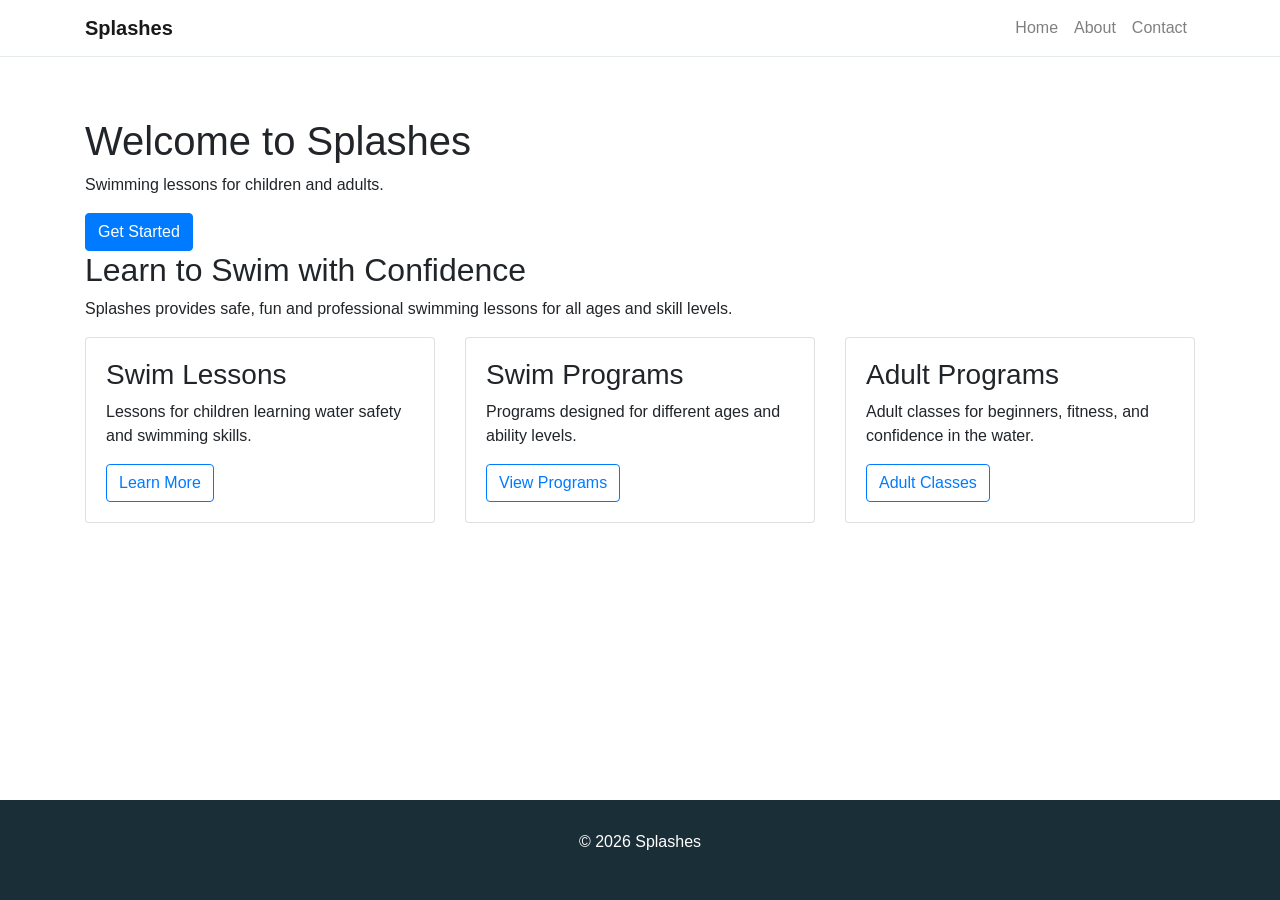
==== index.html @ 48b9f8b6 "built home page content" ====
<!DOCTYPE html>
<html lang="en">
<head>
    <meta charset="UTF-8">
    <meta name="viewport" content="width=device-width, initial-scale=1.0">
    <title>Splashes</title>

    <link rel="stylesheet" href="https://cdn.jsdelivr.net/npm/bootstrap@4.6.2/dist/css/bootstrap.min.css">
    <link rel="stylesheet" href="css/styles.css">

    <script src="https://ajax.googleapis.com/ajax/libs/jquery/3.7.1/jquery.min.js"></script>
    <script src="js/script.js" defer></script>
</head>

<body>

<header>
    <nav class="navbar navbar-expand-lg navbar-light">
        <div class="container">
            <a class="navbar-brand" href="index.html">
                Splashes
            </a>
            <button class="navbar-toggler"
                    type="button"
                    data-toggle="collapse"
                    data-target="#mainNav">
                <span class="navbar-toggler-icon"></span>
            </button>
            <div class="collapse navbar-collapse" id="mainNav">
                <ul class="navbar-nav ml-auto">
                    <li class="nav-item">
                        <a class="nav-link" href="index.html">Home</a>
                    </li>
                    <li class="nav-item">
                        <a class="nav-link" href="about.html">About</a>
                    </li>
                    <li class="nav-item">
                        <a class="nav-link" href="contact.html">Contact</a>
                    </li>
                </ul>
            </div>
        </div>
    </nav>
</header>

<main>
    <section class="hero">
        <div class="container">
            <h1>Welcome to Splashes</h1>
            <p>Swimming lessons for children and adults.</p>
            <a href="contact.html" class="btn btn-primary">Get Started</a>
        </div>
    </section>
    <section class="container intro">
        <h2>Learn to Swim with Confidence</h2>
        <p>Splashes provides safe, fun and professional swimming lessons for all ages and skill levels.</p>
    </section>
    <section class="container programs">
        <div class="row">
            <div class="col-md-4">
                <div class="card">
                    <div class="card-body">
                        <h3>Swim Lessons</h3>
                        <p>Lessons for children learning water safety and swimming skills.</p>
                        <a href="swimlessons.html" class="btn btn-outline-primary">Learn More</a>
                    </div>
                </div>
            </div>
            <div class="col-md-4">
                <div class="card">
                    <div class="card-body">
                        <h3>Swim Programs</h3>
                        <p>Programs designed for different ages and ability levels.</p>
                        <a href="swimprograms.html" class="btn btn-outline-primary">View Programs</a>
                    </div>
                </div>
            </div>
            <div class="col-md-4">
                <div class="card">
                    <div class="card-body">
                        <h3>Adult Programs</h3>
                        <p>Adult classes for beginners, fitness, and confidence in the water.</p>
                        <a href="adultprograms.html" class="btn btn-outline-primary">Adult Classes</a>
                    </div>
                </div>
            </div>
        </div>
    </section>
</main>

<footer>
    <div class="container">
        <p>&copy; 2026 Splashes</p>
    </div>
</footer>

<script src="https://cdn.jsdelivr.net/npm/bootstrap@4.6.2/dist/js/bootstrap.bundle.min.js"></script>
</body>
</html>
---- css/styles.css ----
*{
    margin:0;
    padding:0;
    box-sizing:border-box;
}

:root{
    --dark-blue:#1A2E38;
    --bright-blue:#03B1F4;
    --light-gray:#E4EAEA;
}

html, body{
    height:100%;
}

body{
    font-family: Arial, sans-serif;
    display:flex;
    flex-direction:column;
}

header{
    border-bottom: 1px solid var(--light-gray);
}

.navbar-brand{
    font-weight:600;
}

main{
    flex:1;
    min-height:70vh;
    padding:60px 0;
}

footer{
    background:var(--dark-blue);
    color:white;
    text-align:center;
    padding:30px;
}
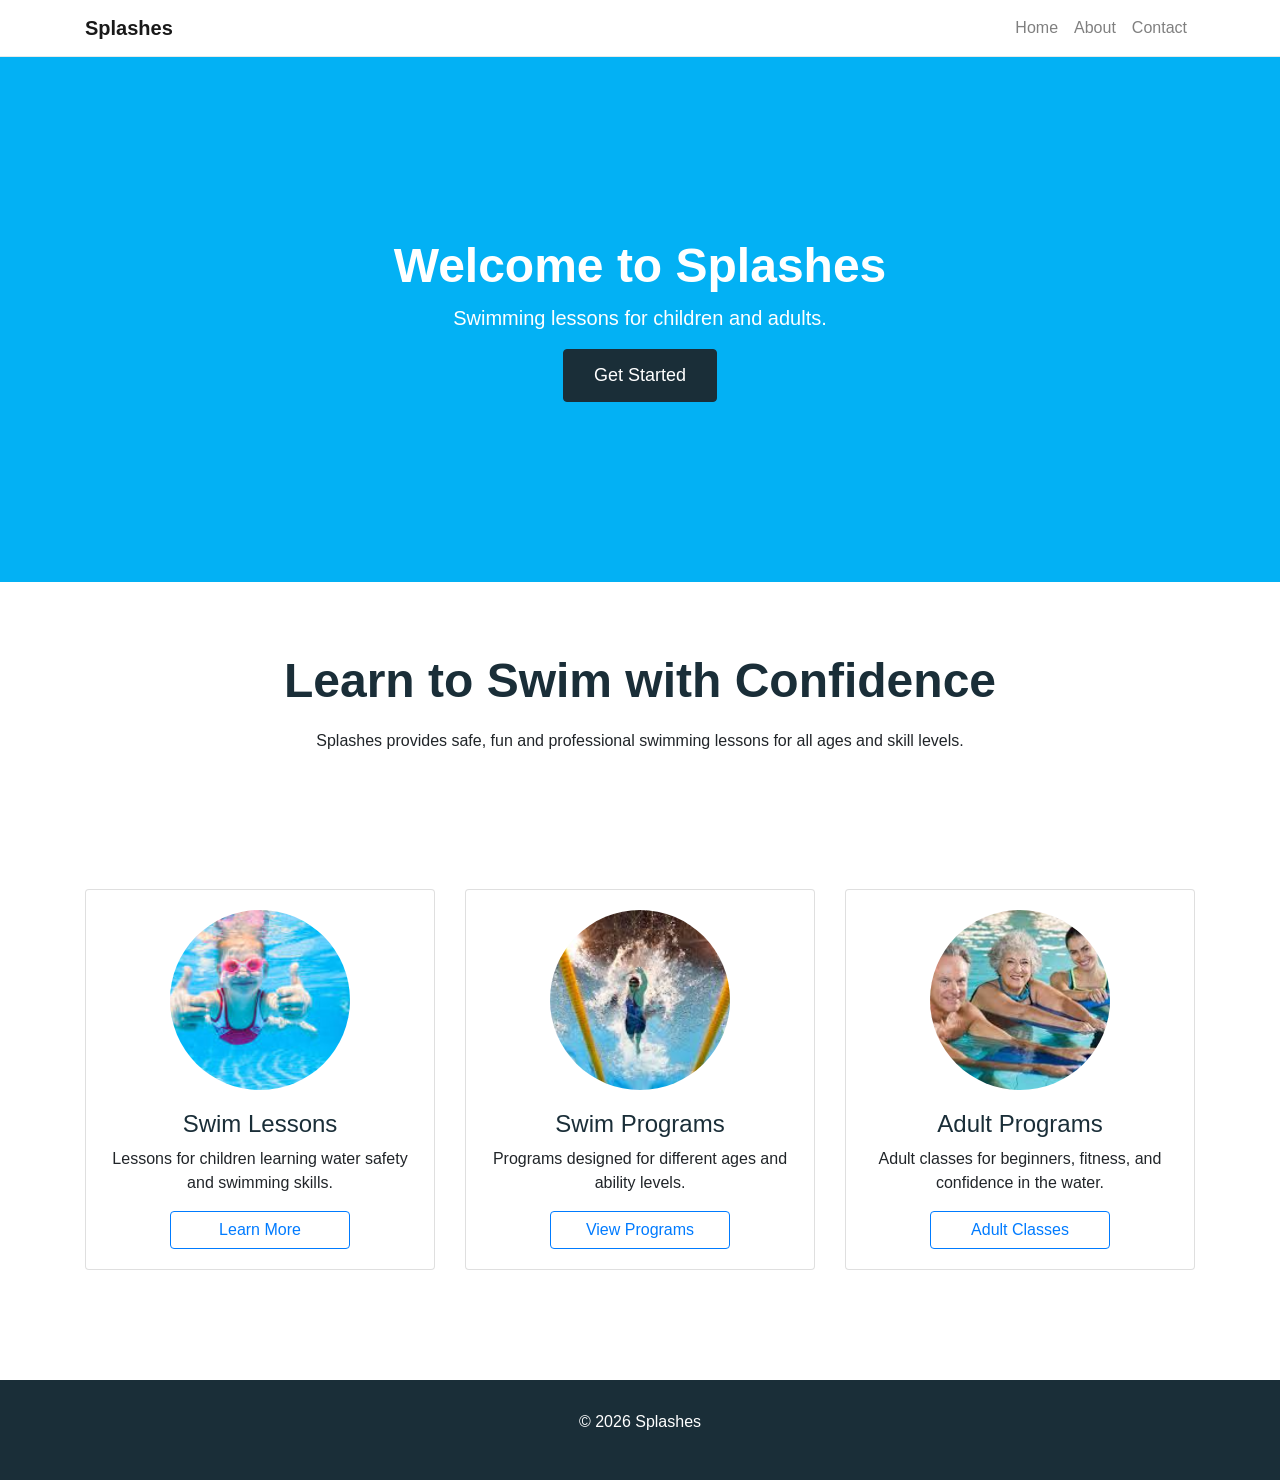
==== commit 5161c3cd: "Enhance home page layout with program cards and images" ====
--- a/index.html
+++ b/index.html
@@ -60,6 +60,9 @@
             <div class="col-md-4">
                 <div class="card">
                     <div class="card-body">
+                        <img src="images/swim-lessons.jpg"
+                             alt="Swim Lessons"
+                             class="program-img">
                         <h3>Swim Lessons</h3>
                         <p>Lessons for children learning water safety and swimming skills.</p>
                         <a href="swimlessons.html" class="btn btn-outline-primary">Learn More</a>
@@ -69,6 +72,9 @@
             <div class="col-md-4">
                 <div class="card">
                     <div class="card-body">
+                        <img src="images/swim-programs.jpg"
+                             alt="Swim Programs"
+                             class="program-img">
                         <h3>Swim Programs</h3>
                         <p>Programs designed for different ages and ability levels.</p>
                         <a href="swimprograms.html" class="btn btn-outline-primary">View Programs</a>
@@ -78,6 +84,9 @@
             <div class="col-md-4">
                 <div class="card">
                     <div class="card-body">
+                        <img src="images/adult-programs.jpg"
+                             alt="Adult Programs"
+                             class="program-img">
                         <h3>Adult Programs</h3>
                         <p>Adult classes for beginners, fitness, and confidence in the water.</p>
                         <a href="adultprograms.html" class="btn btn-outline-primary">Adult Classes</a>
--- a/css/styles.css
+++ b/css/styles.css
@@ -30,8 +30,7 @@
 
 main{
     flex:1;
-    min-height:70vh;
-    padding:60px 0;
+    padding:0;
 }
 
 footer{
@@ -40,3 +39,74 @@
     text-align:center;
     padding:30px;
 }
+ 
+.hero{
+    background:var(--bright-blue);
+    color:white;
+    text-align:center;
+    padding:180px 20px;
+}
+
+.hero h1{
+    font-size:48px;
+    font-weight:bold;
+}
+
+.hero p{
+    font-size:20px;
+    margin-top:20px 0;
+}
+
+.intro{
+    padding:70px 15px;
+    text-align:center;                          
+}
+
+.intro h2{
+    color:var(--dark-blue);
+    margin-bottom:20px;
+    font-weight:700;
+    font-size:48px;
+}
+
+.programs{
+    padding-bottom:80px;
+    padding-top:50px;
+}
+
+.card{
+    margin-bottom:30px;
+    min-height:230px;
+    text-align:center;
+}
+
+.card h3{
+    color:var(--dark-blue);
+    font-size:24px;
+}
+
+.btn-primary{
+    background:var(--dark-blue);
+    border-color:var(--dark-blue);
+    padding:12px 30px;
+    font-size:18px;
+}
+
+.btn-primary:hover{
+    background:#03B1F4;
+    border-color:#03B1F4;
+}
+
+.card .btn{
+    margin-top:auto;
+    width:180px;
+}
+
+.program-img{
+    width:180px;
+    height:180px;
+    object-fit:cover;
+    border-radius:50%;
+    margin-bottom:20px;
+}
+
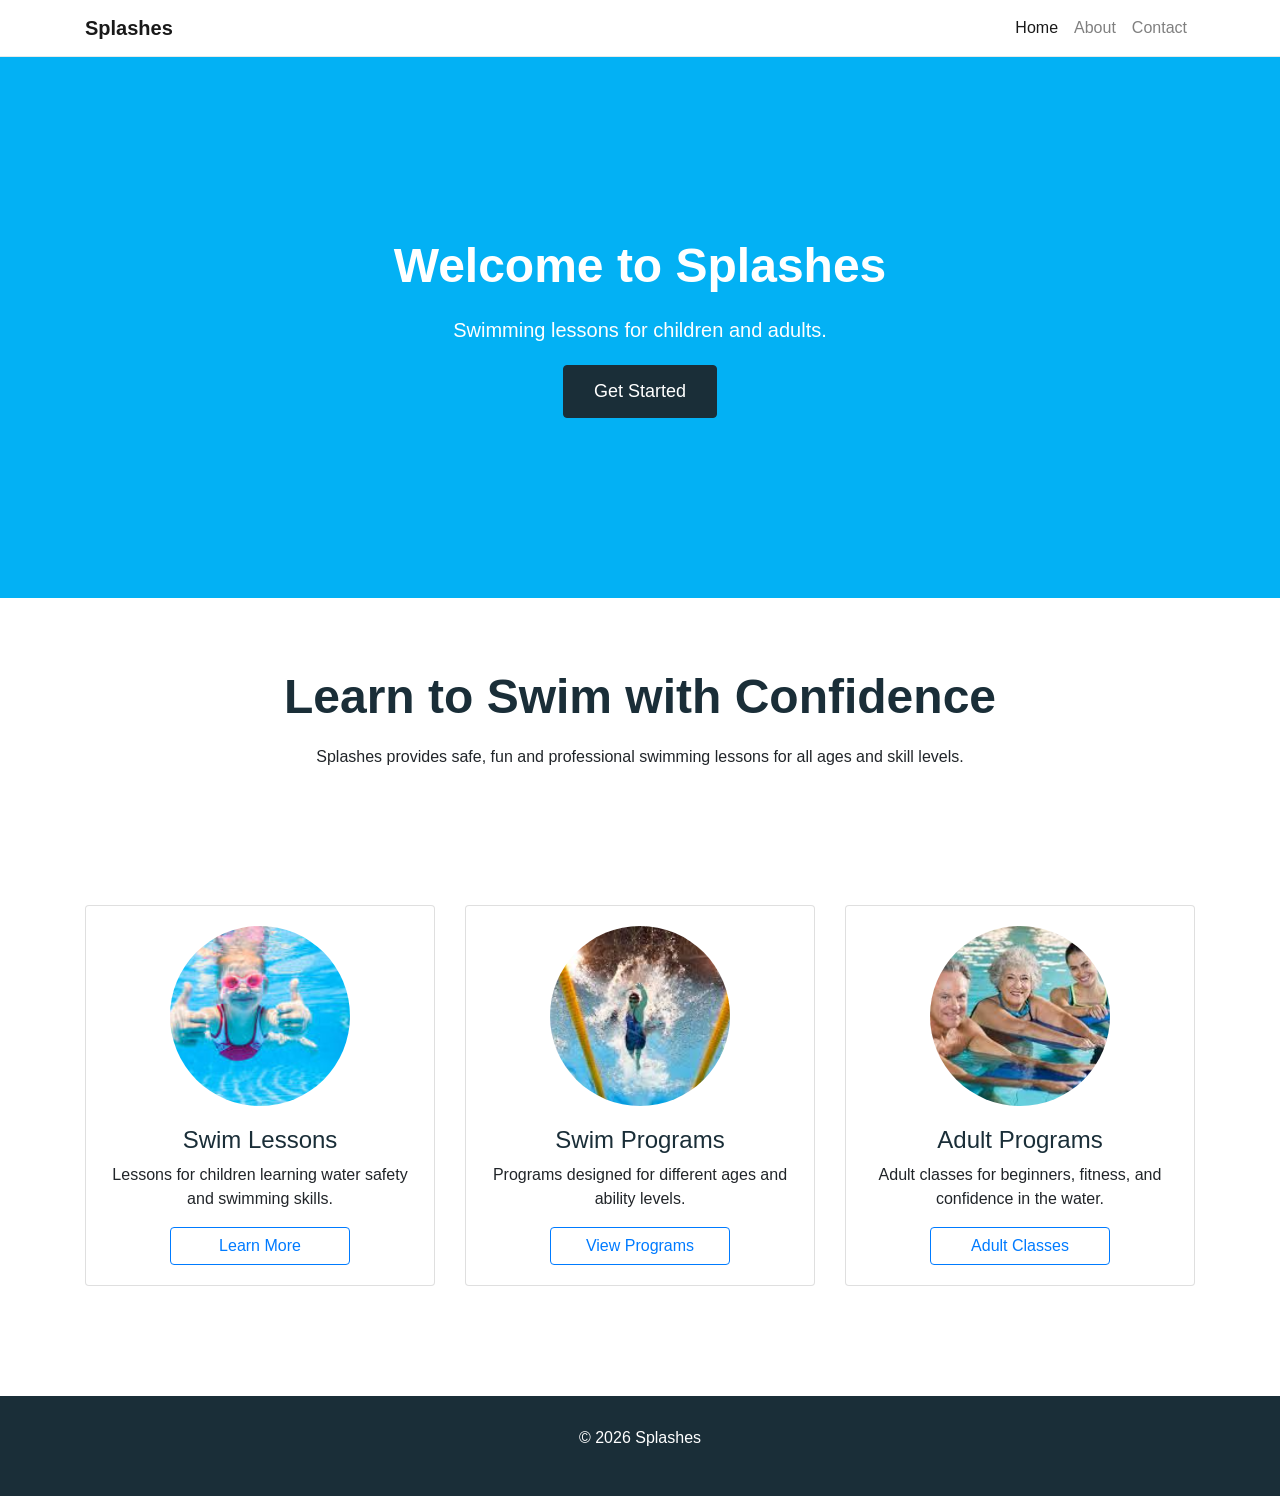
==== commit e7cae316: "contact page information and styling" ====
--- a/index.html
+++ b/index.html
@@ -29,7 +29,7 @@
             <div class="collapse navbar-collapse" id="mainNav">
                 <ul class="navbar-nav ml-auto">
                     <li class="nav-item">
-                        <a class="nav-link" href="index.html">Home</a>
+                        <a class="nav-link active" href="index.html">Home</a>
                     </li>
                     <li class="nav-item">
                         <a class="nav-link" href="about.html">About</a>
@@ -60,9 +60,7 @@
             <div class="col-md-4">
                 <div class="card">
                     <div class="card-body">
-                        <img src="images/swim-lessons.jpg"
-                             alt="Swim Lessons"
-                             class="program-img">
+                        <img src="images/swim-lessons.jpg" alt="Swim Lessons" class="program-img">
                         <h3>Swim Lessons</h3>
                         <p>Lessons for children learning water safety and swimming skills.</p>
                         <a href="swimlessons.html" class="btn btn-outline-primary">Learn More</a>
@@ -72,9 +70,7 @@
             <div class="col-md-4">
                 <div class="card">
                     <div class="card-body">
-                        <img src="images/swim-programs.jpg"
-                             alt="Swim Programs"
-                             class="program-img">
+                        <img src="images/swim-programs.jpg" alt="Swim Programs" class="program-img">
                         <h3>Swim Programs</h3>
                         <p>Programs designed for different ages and ability levels.</p>
                         <a href="swimprograms.html" class="btn btn-outline-primary">View Programs</a>
@@ -84,9 +80,7 @@
             <div class="col-md-4">
                 <div class="card">
                     <div class="card-body">
-                        <img src="images/adult-programs.jpg"
-                             alt="Adult Programs"
-                             class="program-img">
+                        <img src="images/adult-programs.jpg" alt="Adult Programs" class="program-img">
                         <h3>Adult Programs</h3>
                         <p>Adult classes for beginners, fitness, and confidence in the water.</p>
                         <a href="adultprograms.html" class="btn btn-outline-primary">Adult Classes</a>
--- a/css/styles.css
+++ b/css/styles.css
@@ -54,7 +54,7 @@
 
 .hero p{
     font-size:20px;
-    margin-top:20px 0;
+    margin:20px 0;
 }
 
 .intro{
@@ -110,3 +110,116 @@
     margin-bottom:20px;
 }
 
+.about-hero{
+    background:var(--dark-blue);
+    color:white;
+    text-align:center;
+    padding:120px 20px;
+}
+
+.about-hero h1{
+    font-size:60px;
+    font-weight:700;
+}
+
+.about-content{
+    padding:80px 0;
+}
+
+.about-content img{
+    width:100%;
+    border-radius:12px;
+}
+
+.about-content h2{
+    font-size:42px;
+    font-weight:700;
+    margin-bottom:20px;
+}
+
+.about-content p{
+    font-size:18px;
+    line-height:1.8;
+}
+
+.contact-hero{
+    background:var(--bright-blue);
+    color:white;
+    text-align:center;
+    padding:100px 20px;
+}
+
+.contact-hero h1{
+    font-size:56px;
+    font-weight:700;
+}
+
+.contact-hero-icon{
+    width:180px;
+    margin-bottom:20px;
+}
+
+.contact-section{
+    padding:80px 0;
+}
+
+.contact-info h2{
+    font-size:42px;
+    font-weight:700;
+    color:var(--dark-blue);
+    margin-bottom:20px;
+}
+
+.contact-info p{
+    font-size:18px;
+    line-height:1.7;
+}
+
+.contact-icons{
+    display:grid;
+    grid-template-columns:repeat(2, 1fr);
+    gap:20px;
+    margin-top:30px;
+}
+
+.contact-icons div{
+    text-align:center;
+    background:#f5f5f5;
+    padding:25px;
+    border-radius:12px;
+    transition:.3s;
+    cursor:pointer;
+}
+
+.contact-icons div:hover{
+    transform:translateY(-5px);
+    box-shadow:0 4px 15px rgba(0,0,0,.15);
+}
+
+.contact-icons img{
+    width:60px;
+    height:60px;
+    margin-bottom:10px;
+}
+
+.contact-form{
+    background:white;
+    padding:35px;
+    border-radius:12px;
+    box-shadow:0 4px 20px rgba(0,0,0,0.1);
+}
+
+.contact-form label{
+    font-weight:600;
+}
+
+.contact-form .btn{
+    padding:12px 30px;
+}
+
+.form-title{
+    margin-bottom:20px;
+    font-size:32px;
+    font-weight:700;
+    color:var(--dark-blue);
+}
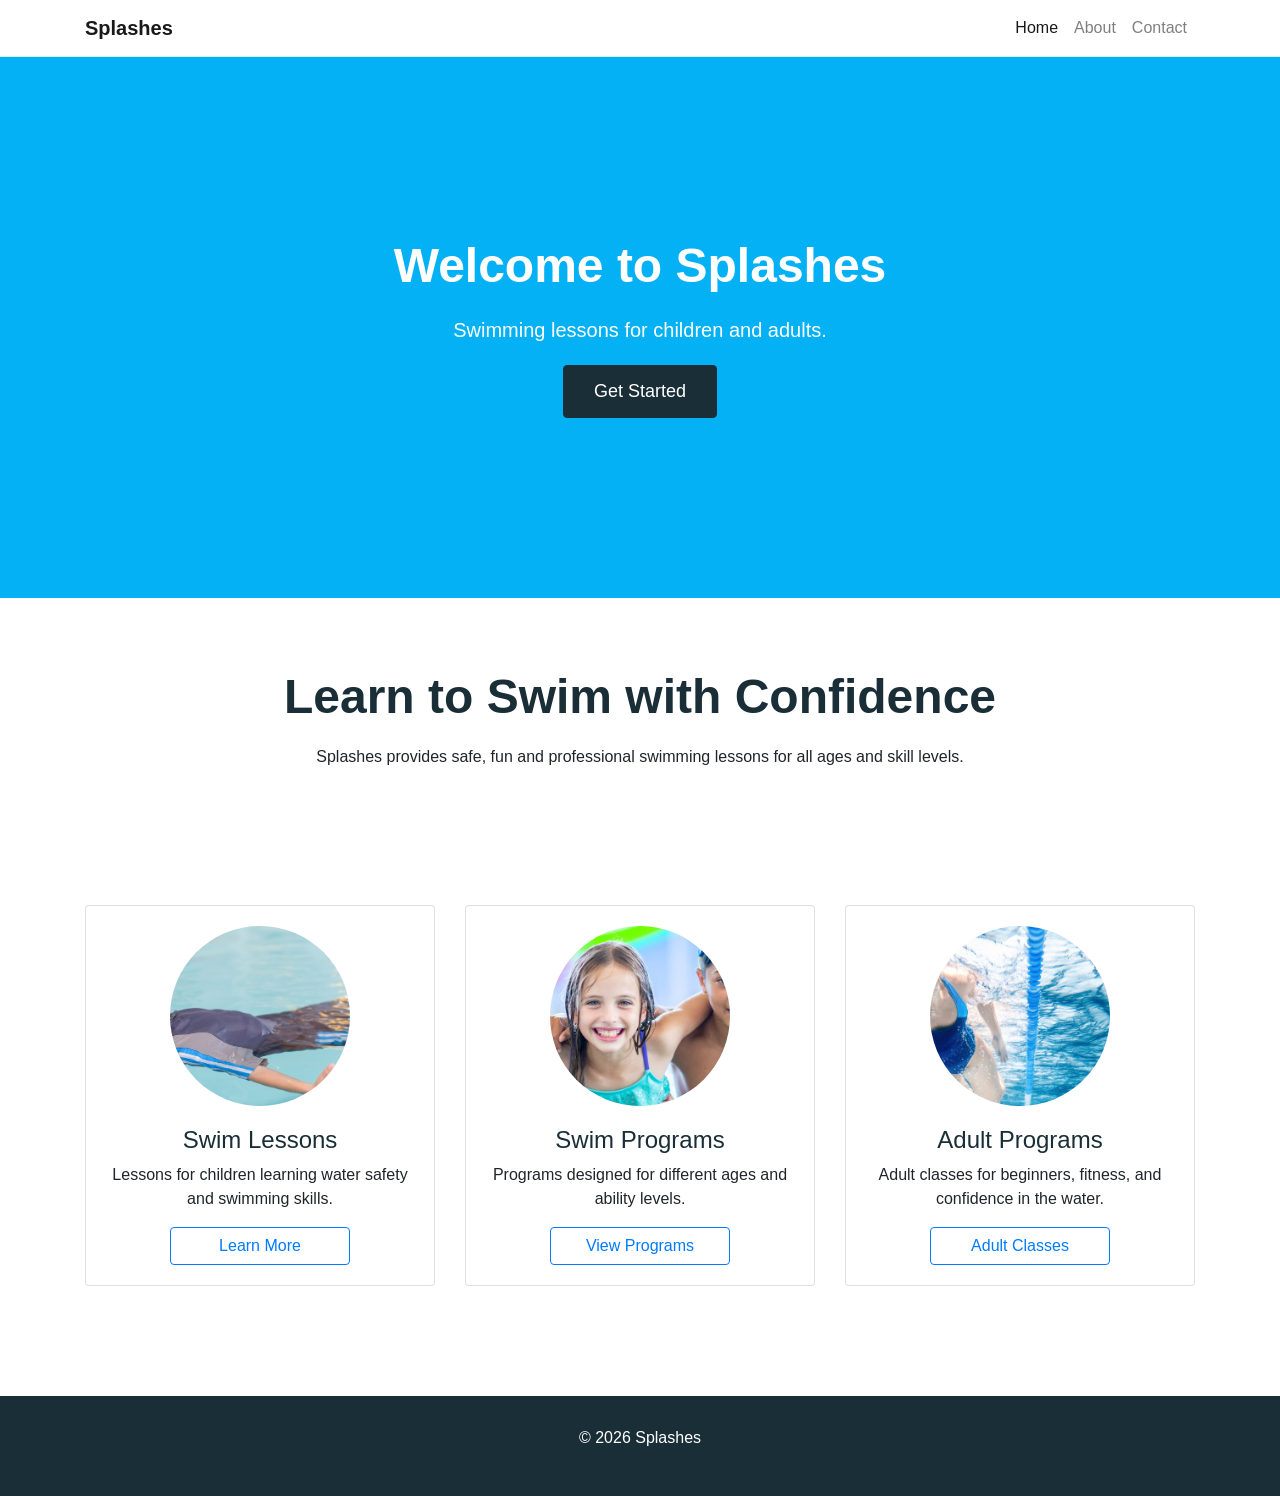
==== commit 6713c33a: "photo changes for index html" ====
--- a/index.html
+++ b/index.html
@@ -60,7 +60,7 @@
             <div class="col-md-4">
                 <div class="card">
                     <div class="card-body">
-                        <img src="images/swim-lessons.jpg" alt="Swim Lessons" class="program-img">
+                        <img src="images/which-lesson-is-best.jpeg" alt="Swim Lessons" class="program-img">
                         <h3>Swim Lessons</h3>
                         <p>Lessons for children learning water safety and swimming skills.</p>
                         <a href="swimlessons.html" class="btn btn-outline-primary">Learn More</a>
@@ -70,7 +70,7 @@
             <div class="col-md-4">
                 <div class="card">
                     <div class="card-body">
-                        <img src="images/swim-programs.jpg" alt="Swim Programs" class="program-img">
+                        <img src="images/summer-swim-camps.jpeg" alt="Swim Programs" class="program-img">
                         <h3>Swim Programs</h3>
                         <p>Programs designed for different ages and ability levels.</p>
                         <a href="swimprograms.html" class="btn btn-outline-primary">View Programs</a>
@@ -80,7 +80,7 @@
             <div class="col-md-4">
                 <div class="card">
                     <div class="card-body">
-                        <img src="images/adult-programs.jpg" alt="Adult Programs" class="program-img">
+                        <img src="images/lap-swimming.jpeg" alt="Adult Programs" class="program-img">
                         <h3>Adult Programs</h3>
                         <p>Adult classes for beginners, fitness, and confidence in the water.</p>
                         <a href="adultprograms.html" class="btn btn-outline-primary">Adult Classes</a>
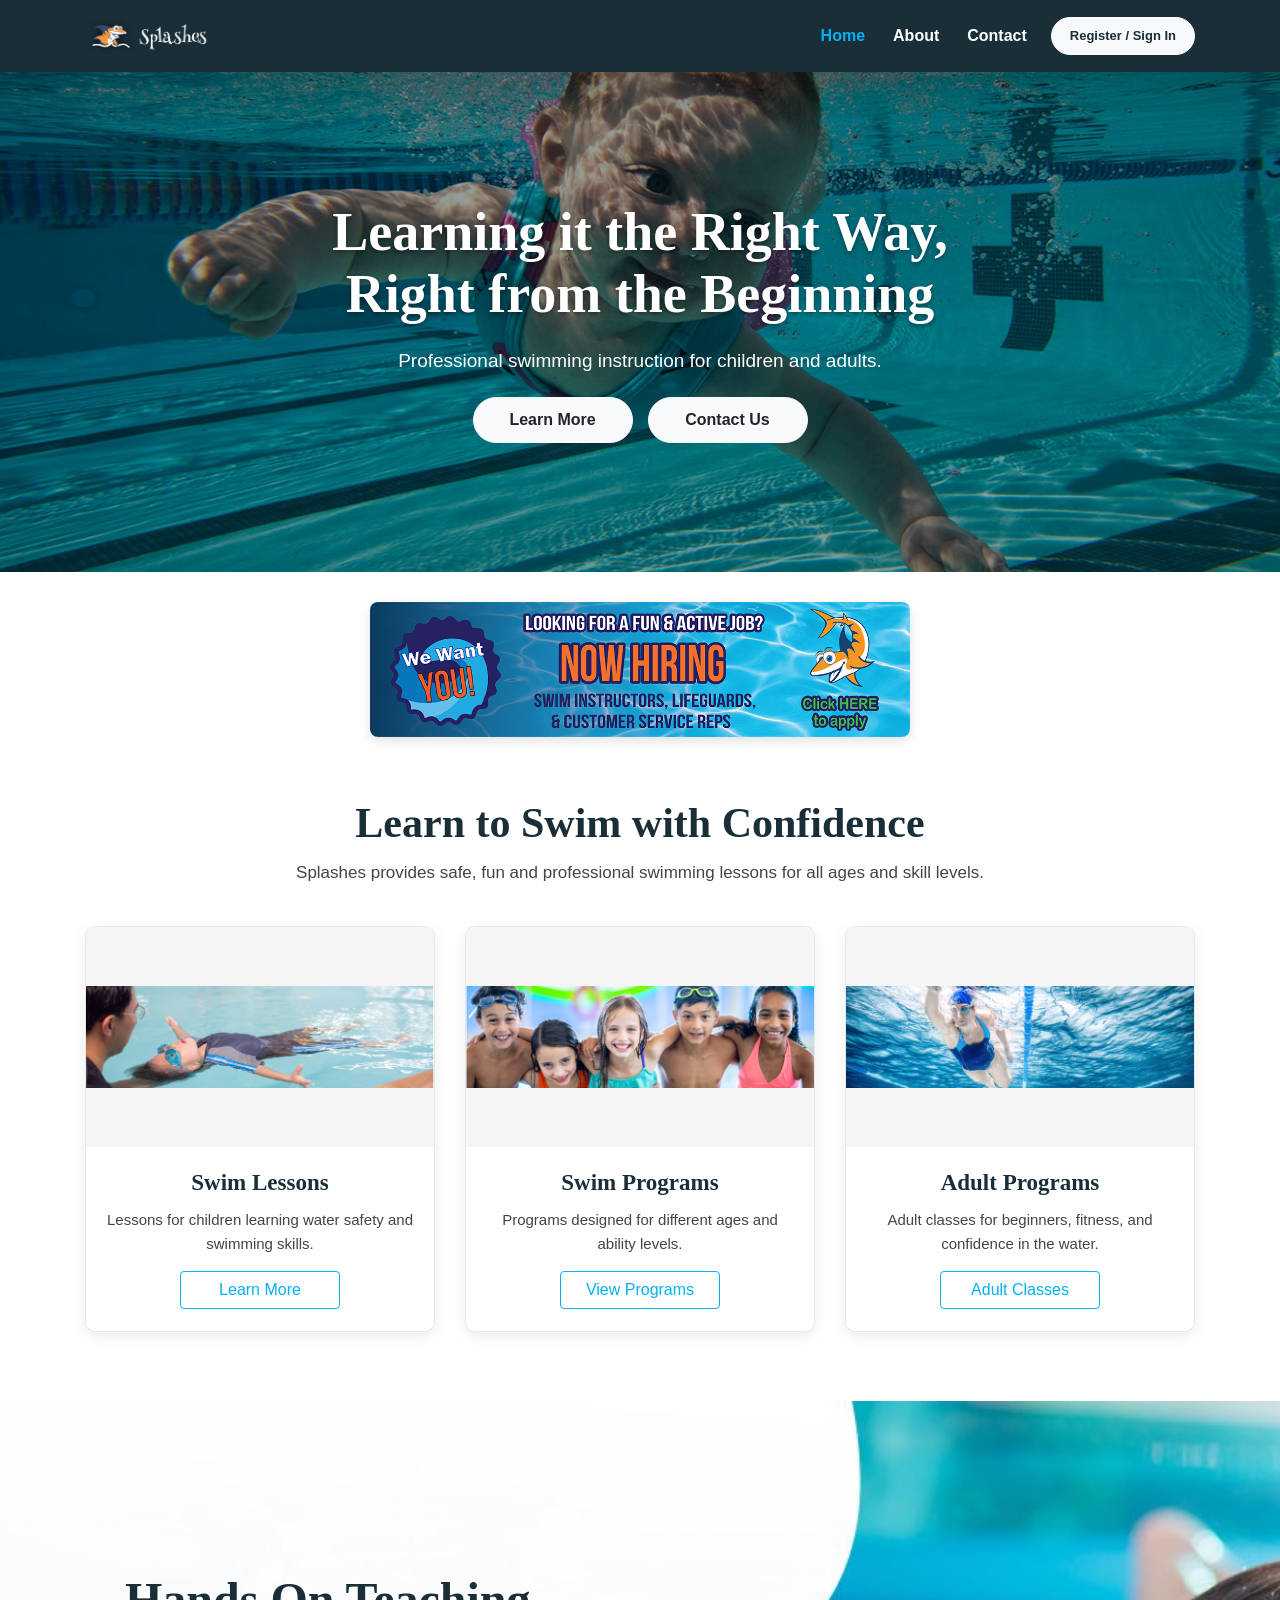
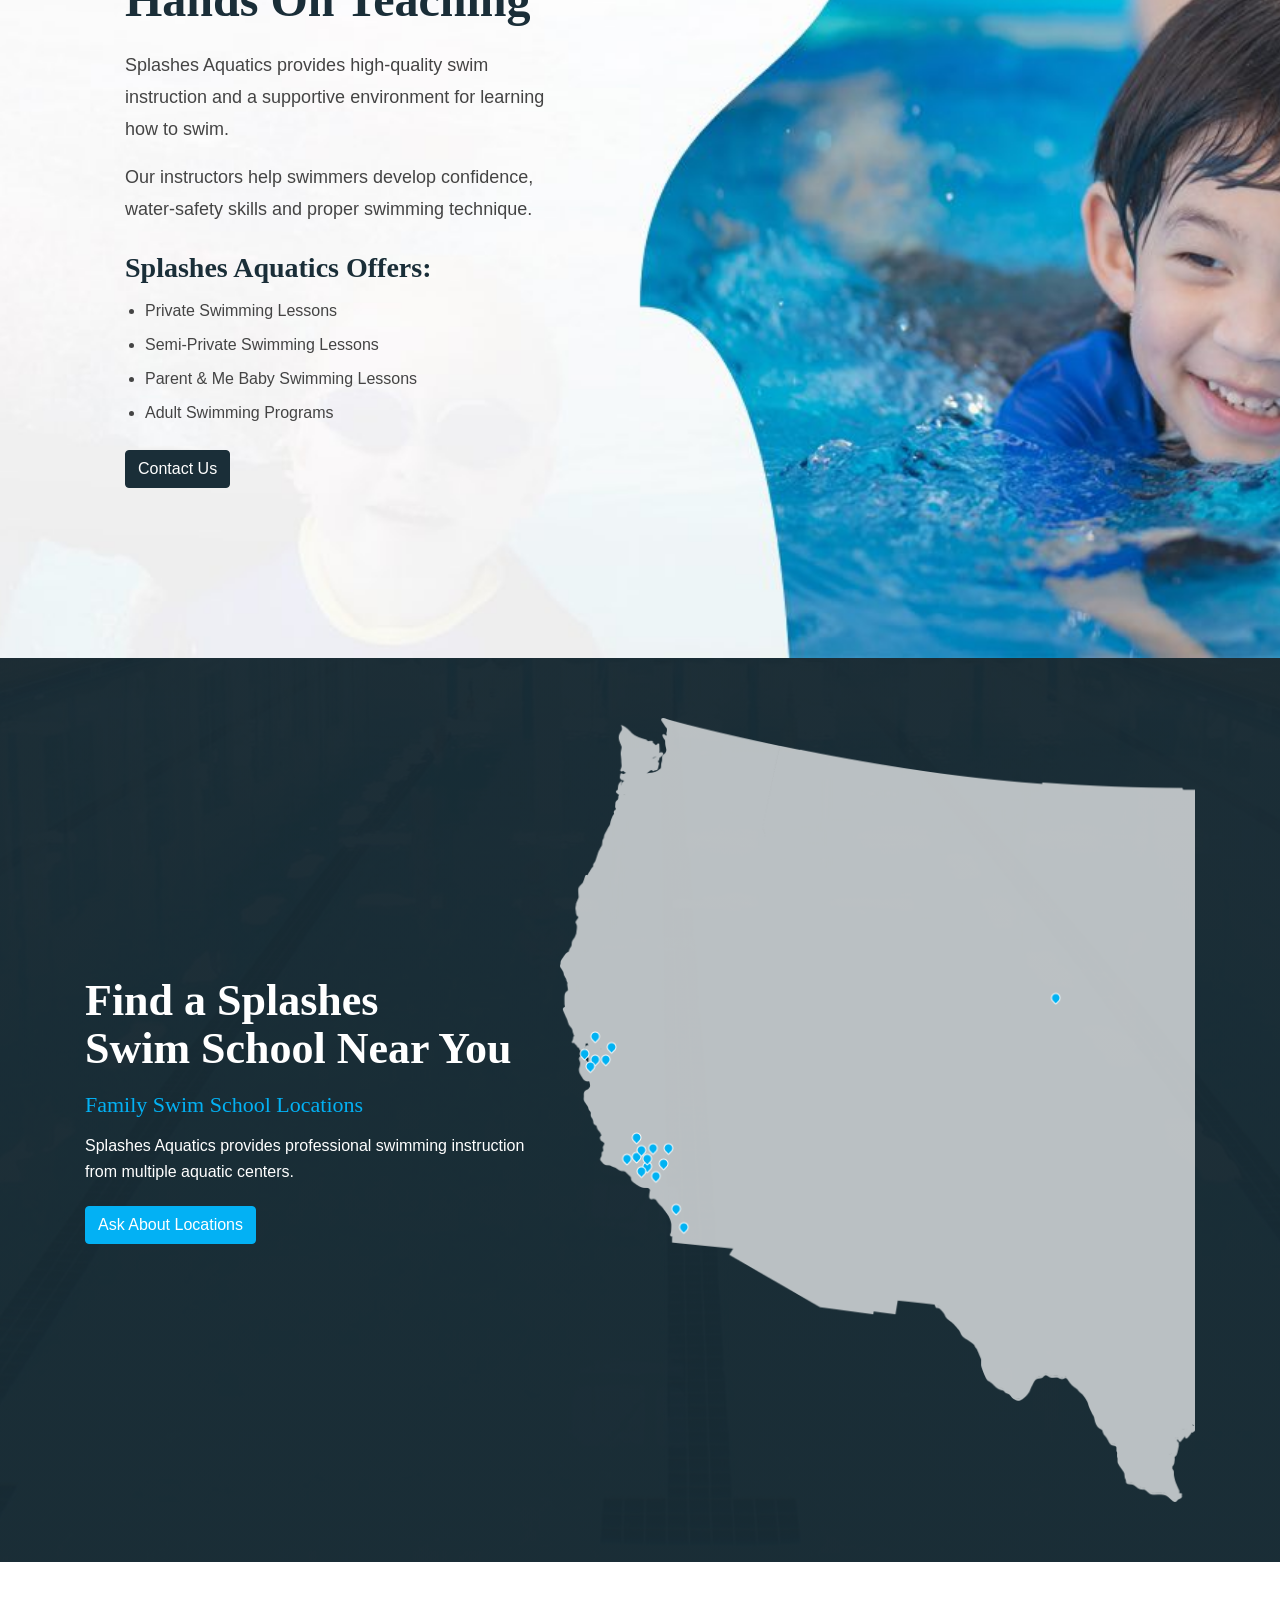
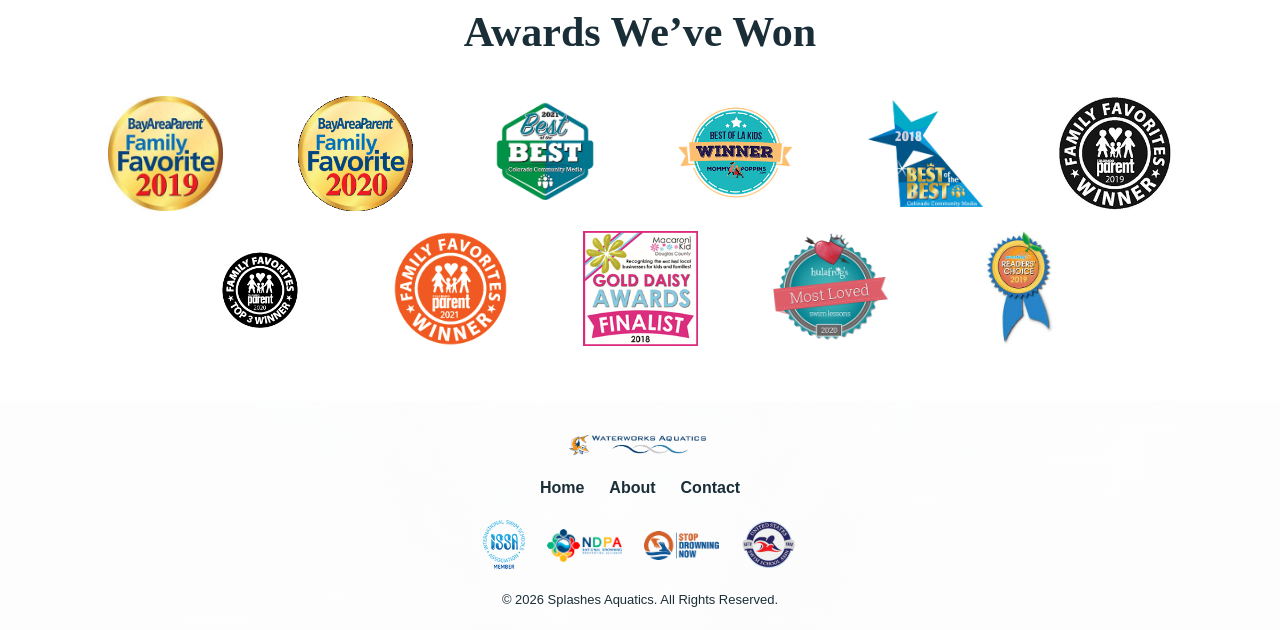
==== commit abb5b760: "about.html complete page pluss about css complete" ====
--- a/index.html
+++ b/index.html
@@ -3,7 +3,8 @@
 <head>
     <meta charset="UTF-8">
     <meta name="viewport" content="width=device-width, initial-scale=1.0">
-    <title>Splashes</title>
+    <meta name="description" content="Splashes Aquatics provides swimming lessons and aquatic programs for children and adults.">
+    <title>Home | Splashes Aquatics</title>
 
     <link rel="stylesheet" href="https://cdn.jsdelivr.net/npm/bootstrap@4.6.2/dist/css/bootstrap.min.css">
     <link rel="stylesheet" href="css/styles.css">
@@ -15,88 +16,382 @@
 <body>
 
 <header>
-    <nav class="navbar navbar-expand-lg navbar-light">
-        <div class="container">
+    <nav class="navbar navbar-expand-lg navbar-dark sticky-top">
+        <div class="container">
+
             <a class="navbar-brand" href="index.html">
-                Splashes
+                <img src="images/logo-small.png" alt="Splashes Aquatics" class="site-logo">
             </a>
+
             <button class="navbar-toggler"
                     type="button"
                     data-toggle="collapse"
-                    data-target="#mainNav">
+                    data-target="#mainNav"
+                    aria-controls="mainNav"
+                    aria-expanded="false"
+                    aria-label="Toggle navigation">
                 <span class="navbar-toggler-icon"></span>
             </button>
+
             <div class="collapse navbar-collapse" id="mainNav">
-                <ul class="navbar-nav ml-auto">
-                    <li class="nav-item">
-                        <a class="nav-link active" href="index.html">Home</a>
+                <ul class="navbar-nav ml-auto align-items-lg-center">
+
+                    <li class="nav-item active">
+                        <a class="nav-link" href="index.html">Home</a>
                     </li>
+
                     <li class="nav-item">
                         <a class="nav-link" href="about.html">About</a>
                     </li>
+
                     <li class="nav-item">
                         <a class="nav-link" href="contact.html">Contact</a>
                     </li>
+
+                    <li class="nav-item ml-lg-3">
+                        <a class="btn btn-light account-btn" href="contact.html">
+                            Register / Sign In
+                        </a>
+                    </li>
+
                 </ul>
             </div>
+
         </div>
     </nav>
 </header>
 
 <main>
+
+    <!-- Hero -->
     <section class="hero">
         <div class="container">
-            <h1>Welcome to Splashes</h1>
-            <p>Swimming lessons for children and adults.</p>
-            <a href="contact.html" class="btn btn-primary">Get Started</a>
-        </div>
-    </section>
-    <section class="container intro">
-        <h2>Learn to Swim with Confidence</h2>
-        <p>Splashes provides safe, fun and professional swimming lessons for all ages and skill levels.</p>
-    </section>
-    <section class="container programs">
-        <div class="row">
-            <div class="col-md-4">
-                <div class="card">
-                    <div class="card-body">
-                        <img src="images/which-lesson-is-best.jpeg" alt="Swim Lessons" class="program-img">
-                        <h3>Swim Lessons</h3>
-                        <p>Lessons for children learning water safety and swimming skills.</p>
-                        <a href="swimlessons.html" class="btn btn-outline-primary">Learn More</a>
+
+            <h1>
+                Learning it the Right Way,<br>
+                Right from the Beginning
+            </h1>
+
+            <p>
+                Professional swimming instruction for children and adults.
+            </p>
+
+            <div class="hero-buttons">
+                <a href="about.html" class="btn btn-light">Learn More</a>
+                <a href="contact.html" class="btn btn-light">Contact Us</a>
+            </div>
+
+        </div>
+    </section>
+
+    <!-- Banners -->
+    <section class="promo-section">
+        <div class="container">
+            <div class="row justify-content-center">
+                <div class="col-md-6 mb-3">
+                    <a href="contact.html" class="promo-link">
+                        <img src="images/ww-site-hiring-banner-resized.png" alt="Splashes Aquatics is hiring" class="promo-image"></a>
+                </div>
+            </div>
+        </div>
+    </section>
+
+    <!-- Intro -->
+    <section class="intro">
+        <div class="container">
+
+            <h2>Learn to Swim with Confidence</h2>
+
+            <p>
+                Splashes provides safe, fun and professional swimming lessons
+                for all ages and skill levels.
+            </p>
+
+        </div>
+    </section>
+
+    <!-- Program cards -->
+    <section class="programs">
+        <div class="container">
+            <div class="row">
+
+                <div class="col-md-4 mb-4">
+                    <div class="card program-card h-100">
+
+                        <img src="images/which-lesson-is-best.jpeg"
+                             alt="Child participating in swimming lessons"
+                             class="card-img-top program-card-image">
+
+                        <div class="card-body">
+
+                            <h3 class="card-title">Swim Lessons</h3>
+
+                            <p class="card-text">
+                                Lessons for children learning water safety
+                                and swimming skills.
+                            </p>
+
+                            <a href="contact.html" class="btn btn-outline-primary">
+                                Learn More
+                            </a>
+
+                        </div>
                     </div>
                 </div>
-            </div>
-            <div class="col-md-4">
-                <div class="card">
-                    <div class="card-body">
-                        <img src="images/summer-swim-camps.jpeg" alt="Swim Programs" class="program-img">
-                        <h3>Swim Programs</h3>
-                        <p>Programs designed for different ages and ability levels.</p>
-                        <a href="swimprograms.html" class="btn btn-outline-primary">View Programs</a>
+
+                <div class="col-md-4 mb-4">
+                    <div class="card program-card h-100">
+
+                        <img src="images/summer-swim-camps.jpeg"
+                             alt="Children participating in swim programs"
+                             class="card-img-top program-card-image">
+
+                        <div class="card-body">
+
+                            <h3 class="card-title">Swim Programs</h3>
+
+                            <p class="card-text">
+                                Programs designed for different ages
+                                and ability levels.
+                            </p>
+
+                            <a href="contact.html" class="btn btn-outline-primary">
+                                View Programs
+                            </a>
+
+                        </div>
                     </div>
                 </div>
-            </div>
-            <div class="col-md-4">
-                <div class="card">
-                    <div class="card-body">
-                        <img src="images/lap-swimming.jpeg" alt="Adult Programs" class="program-img">
-                        <h3>Adult Programs</h3>
-                        <p>Adult classes for beginners, fitness, and confidence in the water.</p>
-                        <a href="adultprograms.html" class="btn btn-outline-primary">Adult Classes</a>
+
+                <div class="col-md-4 mb-4">
+                    <div class="card program-card h-100">
+
+                        <img src="images/lap-swimming.jpeg"
+                             alt="Adult participating in lap swimming"
+                             class="card-img-top program-card-image">
+
+                        <div class="card-body">
+
+                            <h3 class="card-title">Adult Programs</h3>
+
+                            <p class="card-text">
+                                Adult classes for beginners, fitness,
+                                and confidence in the water.
+                            </p>
+
+                            <a href="contact.html" class="btn btn-outline-primary">
+                                Adult Classes
+                            </a>
+
+                        </div>
                     </div>
                 </div>
-            </div>
-        </div>
-    </section>
+
+            </div>
+        </div>
+    </section>
+
+    <!-- Hands On Teaching -->
+    <section class="teaching-section">
+
+    <div class="teaching-overlay">
+
+        <div class="container">
+
+            <div class="row">
+
+                <div class="col-lg-6">
+
+                    <div class="teaching-content">
+
+                        <h2>Hands On Teaching</h2>
+
+                        <p>
+                            Splashes Aquatics provides high-quality swim instruction
+                            and a supportive environment for learning how to swim.
+                        </p>
+
+                        <p>
+                            Our instructors help swimmers develop confidence,
+                            water-safety skills and proper swimming technique.
+                        </p>
+
+                        <h3>Splashes Aquatics Offers:</h3>
+
+                        <ul>
+                            <li>Private Swimming Lessons</li>
+                            <li>Semi-Private Swimming Lessons</li>
+                            <li>Parent & Me Baby Swimming Lessons</li>
+                            <li>Adult Swimming Programs</li>
+                        </ul>
+
+                        <a href="contact.html" class="btn btn-primary">
+                            Contact Us
+                        </a>
+
+                    </div>
+
+                </div>
+
+            </div>
+
+        </div>
+
+    </div>
+
+</section>
+
+    <!-- Locations -->
+    <section class="locations-section">
+        <div class="container">
+            <div class="row align-items-center">
+
+                <div class="col-lg-5 locations-text">
+
+                    <h2>
+                        Find a Splashes<br>
+                        Swim School Near You
+                    </h2>
+
+                    <h3>Family Swim School Locations</h3>
+
+                    <p>
+                        Splashes Aquatics provides professional swimming
+                        instruction from multiple aquatic centers.
+                    </p>
+
+                    <a href="contact.html" class="btn btn-info">
+                        Ask About Locations
+                    </a>
+
+                </div>
+
+                <div class="col-lg-7">
+                    <img src="images/home-our-locations-map.png"
+                         alt="Map showing Splashes Aquatics locations"
+                         class="img-fluid locations-map">
+                </div>
+
+            </div>
+        </div>
+    </section>
+
+    <!-- Awards -->
+    <section class="awards-section">
+        <div class="container">
+
+            <h2>Awards We’ve Won</h2>
+
+            <div class="row justify-content-center awards-grid">
+
+                <div class="col-4 col-sm-3 col-lg-2">
+                    <img src="images/awards/bay-area-parent-2019.jpeg"
+                         alt="Bay Area Parent Family Favorite 2019"
+                         class="award-image">
+                </div>
+
+                <div class="col-4 col-sm-3 col-lg-2">
+                    <img src="images/awards/bay-area-parent-gold2020.png"
+                         alt="Bay Area Parent Gold 2020"
+                         class="award-image">
+                </div>
+
+                <div class="col-4 col-sm-3 col-lg-2">
+                    <img src="images/awards/best-colorado-community-media-2021.jpeg"
+                         alt="Best Colorado Community Media 2021"
+                         class="award-image">
+                </div>
+
+                <div class="col-4 col-sm-3 col-lg-2">
+                    <img src="images/awards/best-of-la-kids-winner.jpeg"
+                         alt="Best of LA Kids winner"
+                         class="award-image">
+                </div>
+
+                <div class="col-4 col-sm-3 col-lg-2">
+                    <img src="images/awards/best-of-the-best-2018.jpeg"
+                         alt="Best of the Best 2018"
+                         class="award-image">
+                </div>
+
+                <div class="col-4 col-sm-3 col-lg-2">
+                    <img src="images/awards/colorado-parenting-family-fav2019.jpeg"
+                         alt="Colorado Parenting Family Favorite 2019"
+                         class="award-image">
+                </div>
+
+                <div class="col-4 col-sm-3 col-lg-2">
+                    <img src="images/awards/colorado-parenting-family-fav2020.png"
+                         alt="Colorado Parenting Family Favorite 2020"
+                         class="award-image">
+                </div>
+
+                <div class="col-4 col-sm-3 col-lg-2">
+                    <img src="images/awards/colorado-parenting-family-fav2021.png"
+                         alt="Colorado Parenting Family Favorite 2021"
+                         class="award-image">
+                </div>
+
+                <div class="col-4 col-sm-3 col-lg-2">
+                    <img src="images/awards/gold-daisy-award-finalist-2018.jpeg"
+                         alt="Gold Daisy Award finalist 2018"
+                         class="award-image">
+                </div>
+
+                <div class="col-4 col-sm-3 col-lg-2">
+                    <img src="images/awards/mla-swim-lessons-winner-2020-250x250.png"
+                         alt="Most Loved Swim Lessons winner 2020"
+                         class="award-image">
+                </div>
+
+                <div class="col-4 col-sm-3 col-lg-2">
+                    <img src="images/awards/website-parenting-oc-2019.jpeg"
+                         alt="Parenting OC award 2019"
+                         class="award-image">
+                </div>
+
+            </div>
+
+        </div>
+    </section>
+
 </main>
 
 <footer>
     <div class="container">
-        <p>&copy; 2026 Splashes</p>
+
+        <img src="images/footer-logo-wave-small.png"
+             alt="Splashes Aquatics"
+             class="footer-logo">
+
+        <div class="footer-links">
+            <a href="index.html">Home</a>
+            <a href="about.html">About</a>
+            <a href="contact.html">Contact</a>
+        </div>
+
+        <div class="sponsor-logos">
+
+            <img src="images/sponsors/footer-member-issa-logo.png"
+                 alt="Swim School Association member">
+
+            <img src="images/sponsors/footer-ndpa-logo.png"
+                 alt="National Drowning Prevention Alliance">
+
+            <img src="images/sponsors/footer-stop-drowning-now-logo.png"
+                 alt="Stop Drowning Now">
+
+            <img src="images/sponsors/footer-usssa-logo-2.png"
+                 alt="United States Swim School Association">
+
+        </div>
+
+        <p>&copy; 2026 Splashes Aquatics. All Rights Reserved.</p>
+
     </div>
 </footer>
 
 <script src="https://cdn.jsdelivr.net/npm/bootstrap@4.6.2/dist/js/bootstrap.bundle.min.js"></script>
+
 </body>
-</html>+</html>
--- a/css/styles.css
+++ b/css/styles.css
@@ -5,133 +5,769 @@
 }
 
 :root{
-    --dark-blue:#1A2E38;
-    --bright-blue:#03B1F4;
-    --light-gray:#E4EAEA;
-}
-
-html, body{
-    height:100%;
-}
-
+    --white:#ffffff;
+    --light-gray:#e4eaea;
+    --dark-blue:#1a2e38;
+    --dark-gray:#444444;
+    --bright-blue:#03b1f4;
+}
+
+html,
 body{
-    font-family: Arial, sans-serif;
+    min-height:100%;
+}
+
+body{
     display:flex;
     flex-direction:column;
-}
-
-header{
-    border-bottom: 1px solid var(--light-gray);
-}
-
-.navbar-brand{
-    font-weight:600;
+    font-family:Arial, sans-serif;
+    color:var(--dark-gray);
+    background:var(--white);
 }
 
 main{
     flex:1;
-    padding:0;
-}
-
-footer{
+}
+
+h1,
+h2,
+h3{
+    font-family:Georgia, serif;
+}
+
+a:hover{
+    text-decoration:none;
+}
+
+/* Header */
+
+header{
     background:var(--dark-blue);
-    color:white;
-    text-align:center;
-    padding:30px;
-}
- 
+}
+
+.navbar{
+    min-height:72px;
+    background:var(--dark-blue);
+}
+
+.site-logo{
+    width:130px;
+    height:auto;
+}
+
+.navbar-dark .navbar-nav .nav-link{
+    color:var(--white);
+    margin-left:12px;
+    font-weight:600;
+}
+
+.navbar-dark .navbar-nav .nav-link:hover,
+.navbar-dark .navbar-nav .active > .nav-link{
+    color:var(--bright-blue);
+}
+
+.account-btn{
+    padding:8px 18px;
+    border-radius:25px;
+    color:var(--dark-blue);
+    font-size:13px;
+    font-weight:700;
+}
+
+/* Hero */
+
 .hero{
-    background:var(--bright-blue);
-    color:white;
-    text-align:center;
-    padding:180px 20px;
+    min-height:500px;
+    display:flex;
+    align-items:center;
+    padding:70px 20px;
+    color:var(--white);
+    text-align:center;
+
+    background-image:
+        linear-gradient(rgba(0,0,0,.28), rgba(0,0,0,.28)),
+        url("../images/home.jpeg");
+
+    background-size:cover;
+    background-position:center;
+    background-repeat:no-repeat;
 }
 
 .hero h1{
-    font-size:48px;
-    font-weight:bold;
+    max-width:760px;
+    margin:0 auto;
+    font-size:54px;
+    line-height:1.15;
+    font-weight:700;
+    text-shadow:0 2px 5px rgba(0,0,0,.4);
 }
 
 .hero p{
-    font-size:20px;
-    margin:20px 0;
-}
+    margin:22px 0;
+    font-size:19px;
+}
+
+.hero-buttons{
+    display:flex;
+    justify-content:center;
+    flex-wrap:wrap;
+    gap:15px;
+}
+
+.hero-buttons .btn{
+    min-width:160px;
+    padding:10px 24px;
+    border-radius:25px;
+    font-weight:600;
+}
+
+/* Promotional banners */
+
+.promo-section{
+    padding:30px 0 10px;
+}
+
+.promo-link{
+    display:block;
+    width:100%;
+    height:100%;
+}
+
+.promo-image{
+    display:block;
+    width:100%;
+    height:125px;
+    object-fit:cover;
+    border-radius:8px;
+    box-shadow:0 4px 12px rgba(0,0,0,.12);
+}
+
+/* Intro */
 
 .intro{
-    padding:70px 15px;
-    text-align:center;                          
+    padding:35px 15px 15px;
+    text-align:center;
 }
 
 .intro h2{
-    color:var(--dark-blue);
-    margin-bottom:20px;
-    font-weight:700;
-    font-size:48px;
-}
+    margin-bottom:12px;
+    color:var(--dark-blue);
+    font-size:42px;
+    font-weight:700;
+}
+
+.intro p{
+    max-width:760px;
+    margin:0 auto;
+    font-size:17px;
+}
+
+/* Program cards */
 
 .programs{
-    padding-bottom:80px;
-    padding-top:50px;
-}
-
-.card{
-    margin-bottom:30px;
-    min-height:230px;
-    text-align:center;
-}
-
-.card h3{
-    color:var(--dark-blue);
-    font-size:24px;
-}
+    padding:25px 0 45px;
+}
+
+.program-card{
+    overflow:hidden;
+    border:1px solid var(--light-gray);
+    border-radius:10px;
+    box-shadow:0 4px 14px rgba(0,0,0,.08);
+    transition:transform .3s, box-shadow .3s;
+}
+
+.program-card:hover{
+    transform:translateY(-5px);
+    box-shadow:0 8px 20px rgba(0,0,0,.13);
+}
+
+.program-card-image{
+    width:100%;
+    height:190px;
+    object-fit:cover;
+}
+
+.program-card .card-body{
+    display:flex;
+    flex-direction:column;
+    align-items:center;
+    padding:22px 18px;
+    text-align:center;
+}
+
+.program-card .card-title{
+    margin-bottom:12px;
+    color:var(--dark-blue);
+    font-size:23px;
+    font-weight:700;
+}
+
+.program-card .card-text{
+    flex:1;
+    font-size:15px;
+    line-height:1.55;
+}
+
+.program-card .btn{
+    width:160px;
+    margin-top:auto;
+}
+
+/* Buttons */
 
 .btn-primary{
     background:var(--dark-blue);
     border-color:var(--dark-blue);
-    padding:12px 30px;
+}
+
+.btn-primary:hover{
+    background:var(--bright-blue);
+    border-color:var(--bright-blue);
+}
+
+.btn-outline-primary{
+    color:var(--bright-blue);
+    border-color:var(--bright-blue);
+}
+
+.btn-outline-primary:hover{
+    background:var(--bright-blue);
+    border-color:var(--bright-blue);
+}
+
+.btn-info{
+    background:var(--bright-blue);
+    border-color:var(--bright-blue);
+}
+
+/* Teaching section */
+
+.teaching-section{
+    padding:50px 0;
+    background:#eef7fa;
+}
+
+.teaching-section .row{
+    align-items:stretch;
+}
+
+.teaching-box{
+    width:100%;
+    height:100%;
+    padding:34px;
+    background:var(--white);
+    border:1px solid var(--light-gray);
+    border-radius:14px;
+    box-shadow:0 5px 18px rgba(0,0,0,.10);
+}
+
+.teaching-box h2{
+    margin-bottom:18px;
+    color:var(--dark-blue);
+    font-size:40px;
+    font-weight:700;
+}
+
+.teaching-box h3{
+    margin-top:20px;
+    margin-bottom:12px;
+    color:var(--dark-blue);
+    font-size:22px;
+    font-weight:700;
+}
+
+.teaching-box p,
+.teaching-box li{
+    font-size:16px;
+    line-height:1.65;
+}
+
+.teaching-box ul{
+    margin-bottom:22px;
+    padding-left:20px;
+}
+
+.teaching-box li{
+    margin-bottom:9px;
+}
+
+.teaching-box .badge{
+    margin-left:6px;
+}
+
+.teaching-image{
+    width:100%;
+    height:100%;
+    min-height:470px;
+    object-fit:cover;
+    border-radius:14px;
+    box-shadow:0 5px 18px rgba(0,0,0,.10);
+}
+
+/* Locations */
+
+.locations-section{
+    padding:60px 0;
+    color:var(--white);
+
+    background-image:
+        linear-gradient(rgba(26,46,56,.88), rgba(26,46,56,.88)),
+        url("../images/home-our-locations-bg.jpeg");
+
+    background-size:cover;
+    background-position:center;
+}
+
+.locations-text h2{
+    margin-bottom:18px;
+    font-size:44px;
+    line-height:1.1;
+    font-weight:700;
+}
+
+.locations-text h3{
+    margin-bottom:15px;
+    color:var(--bright-blue);
+    font-size:22px;
+}
+
+.locations-text p{
+    margin-bottom:20px;
+    font-size:16px;
+    line-height:1.65;
+}
+
+.locations-map{
+    width:100%;
+}
+
+/* Awards */
+
+.awards-section{
+    padding:45px 0;
+    text-align:center;
+}
+
+.awards-section h2{
+    margin-bottom:28px;
+    color:var(--dark-blue);
+    font-size:42px;
+    font-weight:700;
+}
+
+.awards-grid > div{
+    display:flex;
+    align-items:center;
+    justify-content:center;
+    padding:10px;
+}
+
+.award-image{
+    width:100%;
+    max-width:115px;
+    max-height:115px;
+    object-fit:contain;
+}
+
+/* Footer */
+
+footer{
+    padding:32px 20px 20px;
+    color:var(--dark-blue);
+    text-align:center;
+
+    background-image:
+        linear-gradient(rgba(255,255,255,.92), rgba(255,255,255,.92)),
+        url("../images/footer-bg.jpeg");
+
+    background-size:cover;
+    background-position:center;
+}
+
+.footer-logo{
+    width:150px;
+    margin-bottom:18px;
+}
+
+.footer-links{
+    display:flex;
+    justify-content:center;
+    gap:25px;
+    margin-bottom:20px;
+}
+
+.footer-links a{
+    color:var(--dark-blue);
+    font-weight:600;
+}
+
+.sponsor-logos{
+    display:flex;
+    justify-content:center;
+    align-items:center;
+    flex-wrap:wrap;
+    gap:22px;
+    margin-bottom:20px;
+}
+
+.sponsor-logos img{
+    max-width:75px;
+    max-height:50px;
+    object-fit:contain;
+}
+
+footer p{
+    margin-bottom:0;
+    font-size:13px;
+}
+
+/* About page */
+
+.about-hero{
+    padding:120px 20px;
+    color:var(--white);
+    text-align:center;
+
+    background-image:
+        linear-gradient(rgba(26,46,56,.55), rgba(26,46,56,.55)),
+        url("../images/about-us-hero.jpeg");
+
+    background-size:cover;
+    background-position:center;
+}
+
+.about-hero h1{
+    font-size:54px;
+    font-weight:700;
+}
+
+.about-content{
+    padding:55px 15px;
+}
+
+.about-content img{
+    width:100%;
+    border-radius:12px;
+}
+
+.about-content h2{
+    margin-bottom:18px;
+    color:var(--dark-blue);
+    font-size:38px;
+    font-weight:700;
+}
+
+.about-content p{
+    font-size:17px;
+    line-height:1.7;
+}
+
+/* Contact page */
+
+.contact-hero{
+    padding:120px 20px;
+    color:var(--white);
+    text-align:center;
+
+    background-image:
+        linear-gradient(rgba(26,46,56,.50), rgba(26,46,56,.50)),
+        url("../images/contact-hero.jpeg");
+
+    background-size:cover;
+    background-position:center;
+}
+
+.contact-hero h1{
+    font-size:52px;
+    font-weight:700;
+}
+
+.contact-section{
+    padding:55px 15px;
+}
+
+.contact-info h2{
+    margin-bottom:18px;
+    color:var(--dark-blue);
+    font-size:38px;
+    font-weight:700;
+}
+
+.contact-info > p{
+    font-size:17px;
+    line-height:1.65;
+}
+
+.contact-icons{
+    display:grid;
+    grid-template-columns:repeat(2,1fr);
+    gap:16px;
+    margin-top:25px;
+}
+
+.contact-icons div{
+    padding:20px;
+    text-align:center;
+    background:#f5f5f5;
+    border-radius:10px;
+}
+
+.contact-icons img{
+    width:55px;
+    height:55px;
+    margin-bottom:8px;
+}
+
+.contact-icons p{
+    margin-bottom:0;
+}
+
+.contact-form{
+    padding:30px;
+    background:var(--white);
+    border-radius:12px;
+    box-shadow:0 4px 18px rgba(0,0,0,.10);
+}
+
+.contact-form label{
+    font-weight:600;
+}
+
+/* Tablet */
+
+@media only screen and (max-width:991px){
+
+    .navbar-collapse{
+        padding:18px 0;
+    }
+
+    .account-btn{
+        margin-top:10px;
+    }
+
+    .hero{
+        min-height:460px;
+    }
+
+    .hero h1{
+        font-size:44px;
+    }
+
+    .teaching-image{
+        min-height:380px;
+    }
+
+    .locations-text{
+        margin-bottom:35px;
+        text-align:center;
+    }
+
+    .about-content img{
+        margin-bottom:30px;
+    }
+
+    .contact-info{
+        margin-bottom:40px;
+    }
+}
+
+/* Mobile */
+
+@media only screen and (max-width:767px){
+
+    .site-logo{
+        width:115px;
+    }
+
+    .hero{
+        min-height:400px;
+        padding:60px 15px;
+    }
+
+    .hero h1{
+        font-size:34px;
+    }
+
+    .hero p{
+        font-size:16px;
+    }
+
+    .hero-buttons{
+        flex-direction:column;
+        align-items:center;
+    }
+
+    .hero-buttons .btn{
+        width:200px;
+    }
+
+    .promo-image{
+        height:auto;
+    }
+
+    .intro{
+        padding:30px 15px 10px;
+    }
+
+    .intro h2{
+        font-size:32px;
+    }
+
+    .programs{
+        padding:20px 0 30px;
+    }
+
+    .program-card-image{
+        height:220px;
+    }
+
+    .teaching-section{
+        padding:40px 0;
+    }
+
+
+    .locations-section{
+        padding:45px 0;
+    }
+
+    .locations-text h2{
+        font-size:36px;
+    }
+
+    .awards-section{
+        padding:38px 0;
+    }
+
+    .awards-section h2{
+        font-size:34px;
+    }
+
+    .about-hero,
+    .contact-hero{
+        padding:90px 20px;
+    }
+
+    .about-hero h1,
+    .contact-hero h1{
+        font-size:40px;
+    }
+
+    .contact-icons{
+        grid-template-columns:1fr;
+    }
+
+    .contact-form{
+        padding:24px 20px;
+    }
+
+    .footer-links{
+        gap:18px;
+    }
+
+    .sponsor-logos img{
+        max-width:65px;
+    }
+}
+/* Show the full promotional banners */
+
+.promo-image{
+    width:100%;
+    height:auto;
+    min-height:0;
+    object-fit:contain;
+}
+
+
+/* Show more of each card image */
+
+.program-card-image{
+    width:100%;
+    height:220px;
+    object-fit:contain;
+    object-position:center;
+    background-color:#f5f5f5;
+}
+
+
+/* HANDS ON TEACHING */
+
+.teaching-section{
+    background:url("../images/home-hands-on-teaching.jpeg");
+    background-size:cover;
+    background-position:center;
+    background-repeat:no-repeat;
+    min-height:650px;
+    display:flex;
+    align-items:center;
+}
+
+.teaching-overlay{
+    width:100%;
+    padding:80px 0;
+}
+
+.teaching-content{
+    max-width:500px;
+    padding:40px;
+}
+
+.teaching-content h2{
+    font-size:48px;
+    font-weight:700;
+    color:var(--dark-blue);
+    margin-bottom:20px;
+}
+
+.teaching-content h3{
+    font-size:28px;
+    font-weight:700;
+    color:var(--dark-blue);
+    margin-top:25px;
+    margin-bottom:15px;
+}
+
+.teaching-content p{
     font-size:18px;
-}
-
-.btn-primary:hover{
-    background:#03B1F4;
-    border-color:#03B1F4;
-}
-
-.card .btn{
-    margin-top:auto;
-    width:180px;
-}
-
-.program-img{
-    width:180px;
-    height:180px;
-    object-fit:cover;
-    border-radius:50%;
-    margin-bottom:20px;
-}
+    line-height:1.8;
+    margin-bottom:15px;
+}
+
+.teaching-content ul{
+    padding-left:20px;
+    margin-bottom:25px;
+}
+
+.teaching-content li{
+    margin-bottom:10px;
+}
+
+/* ABOUT PAGE */
 
 .about-hero{
-    background:var(--dark-blue);
+    background:url("../images/about-us-hero.jpeg");
+    background-size:cover;
+    background-position:center;
     color:white;
     text-align:center;
     padding:120px 20px;
 }
 
 .about-hero h1{
-    font-size:60px;
-    font-weight:700;
+    font-size:56px;
+    font-weight:700;
+    margin-bottom:15px;
+}
+
+.about-hero p{
+    font-size:20px;
 }
 
 .about-content{
-    padding:80px 0;
-}
-
-.about-content img{
-    width:100%;
-    border-radius:12px;
+    padding:60px 0;
 }
 
 .about-content h2{
+    color:var(--dark-blue);
     font-size:42px;
     font-weight:700;
     margin-bottom:20px;
@@ -142,84 +778,39 @@
     line-height:1.8;
 }
 
-.contact-hero{
-    background:var(--bright-blue);
-    color:white;
-    text-align:center;
-    padding:100px 20px;
-}
-
-.contact-hero h1{
-    font-size:56px;
-    font-weight:700;
-}
-
-.contact-hero-icon{
-    width:180px;
-    margin-bottom:20px;
-}
-
-.contact-section{
-    padding:80px 0;
-}
-
-.contact-info h2{
+.about-image{
+    border-radius:12px;
+    box-shadow:0 5px 15px rgba(0,0,0,.1);
+}
+
+.about-stats{
+    background:#eef7fa;
+    padding:60px 0;
+    text-align:center;
+}
+
+.about-stats h2{
+    color:var(--dark-blue);
     font-size:42px;
     font-weight:700;
-    color:var(--dark-blue);
-    margin-bottom:20px;
-}
-
-.contact-info p{
-    font-size:18px;
-    line-height:1.7;
-}
-
-.contact-icons{
-    display:grid;
-    grid-template-columns:repeat(2, 1fr);
-    gap:20px;
-    margin-top:30px;
-}
-
-.contact-icons div{
-    text-align:center;
-    background:#f5f5f5;
-    padding:25px;
-    border-radius:12px;
-    transition:.3s;
-    cursor:pointer;
-}
-
-.contact-icons div:hover{
-    transform:translateY(-5px);
-    box-shadow:0 4px 15px rgba(0,0,0,.15);
-}
-
-.contact-icons img{
-    width:60px;
-    height:60px;
-    margin-bottom:10px;
-}
-
-.contact-form{
+    margin-bottom:40px;
+}
+
+.stat-box{
     background:white;
     padding:35px;
     border-radius:12px;
-    box-shadow:0 4px 20px rgba(0,0,0,0.1);
-}
-
-.contact-form label{
-    font-weight:600;
-}
-
-.contact-form .btn{
-    padding:12px 30px;
-}
-
-.form-title{
-    margin-bottom:20px;
-    font-size:32px;
-    font-weight:700;
-    color:var(--dark-blue);
-}+    box-shadow:0 5px 15px rgba(0,0,0,.08);
+}
+
+.stat-box h3{
+    color:var(--bright-blue);
+    font-size:48px;
+    font-weight:700;
+}
+
+.stat-box p{
+    margin-top:10px;
+    font-size:18px;
+}
+
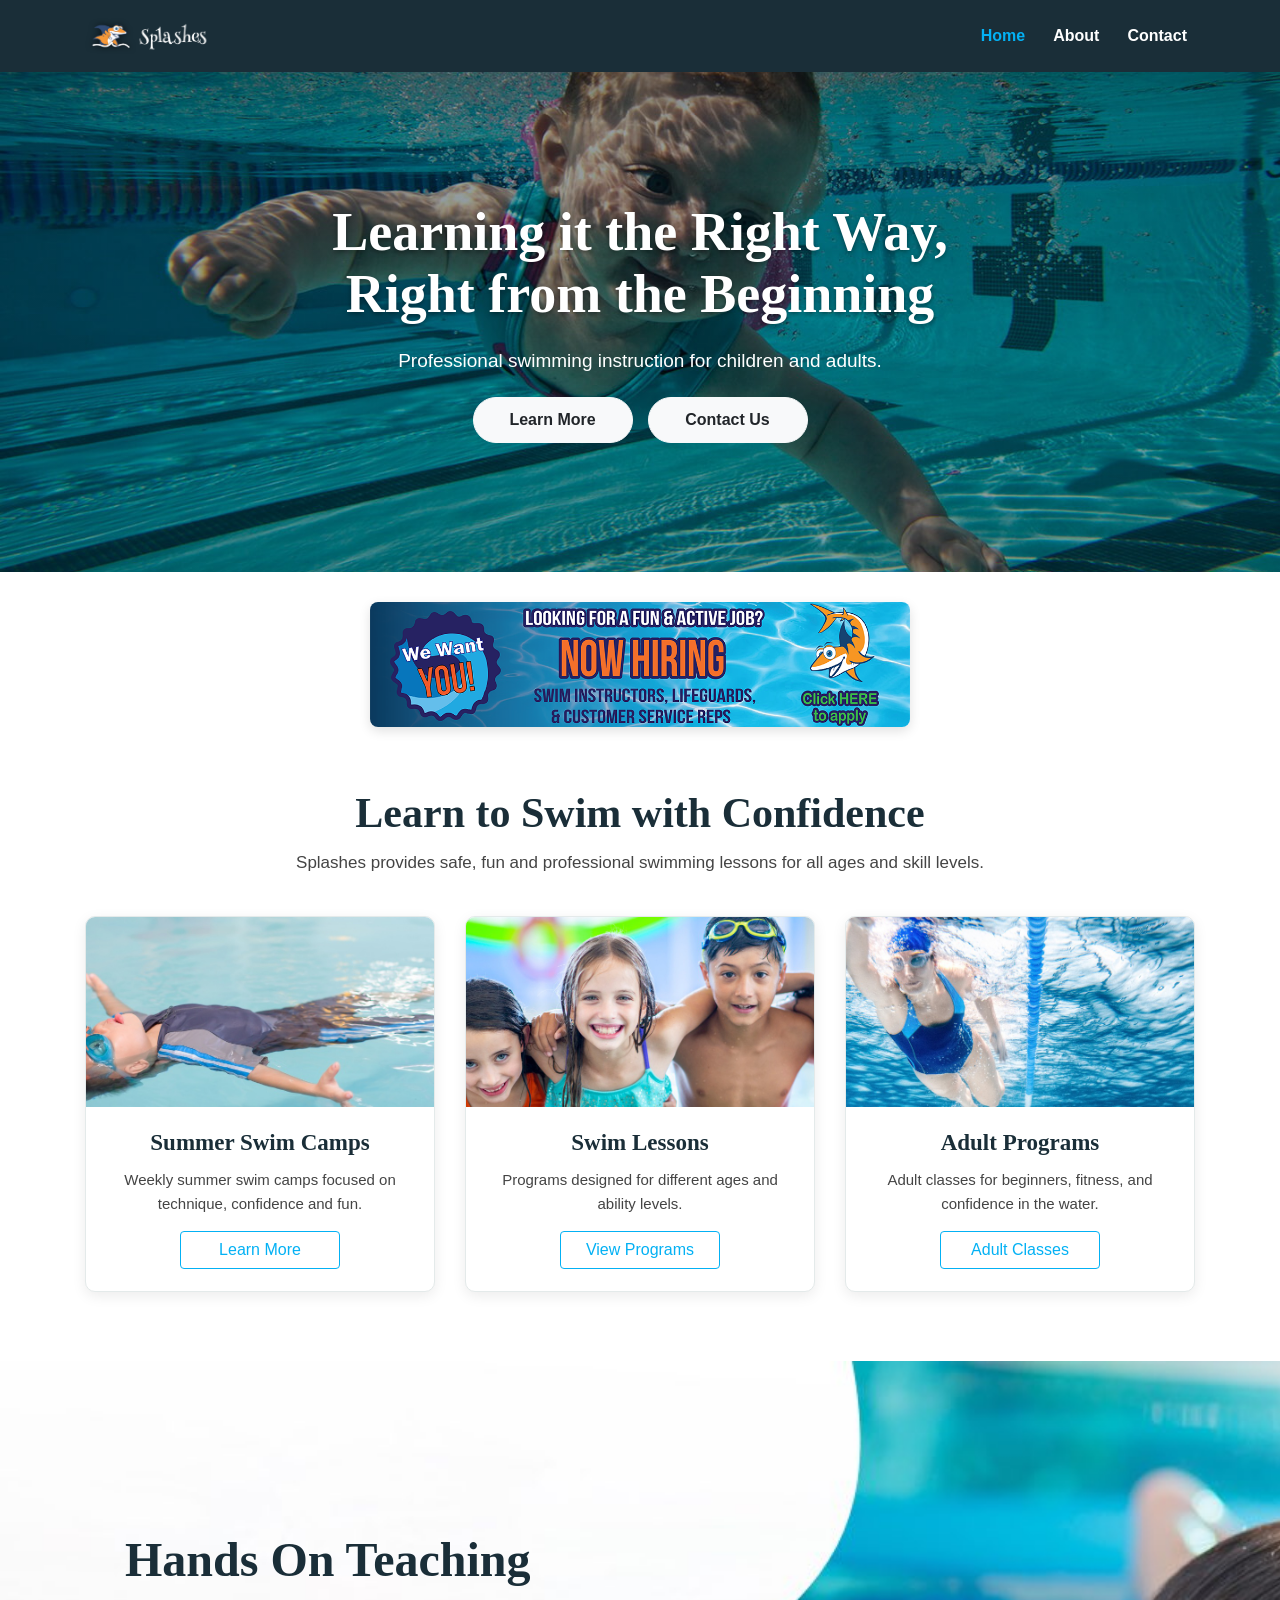
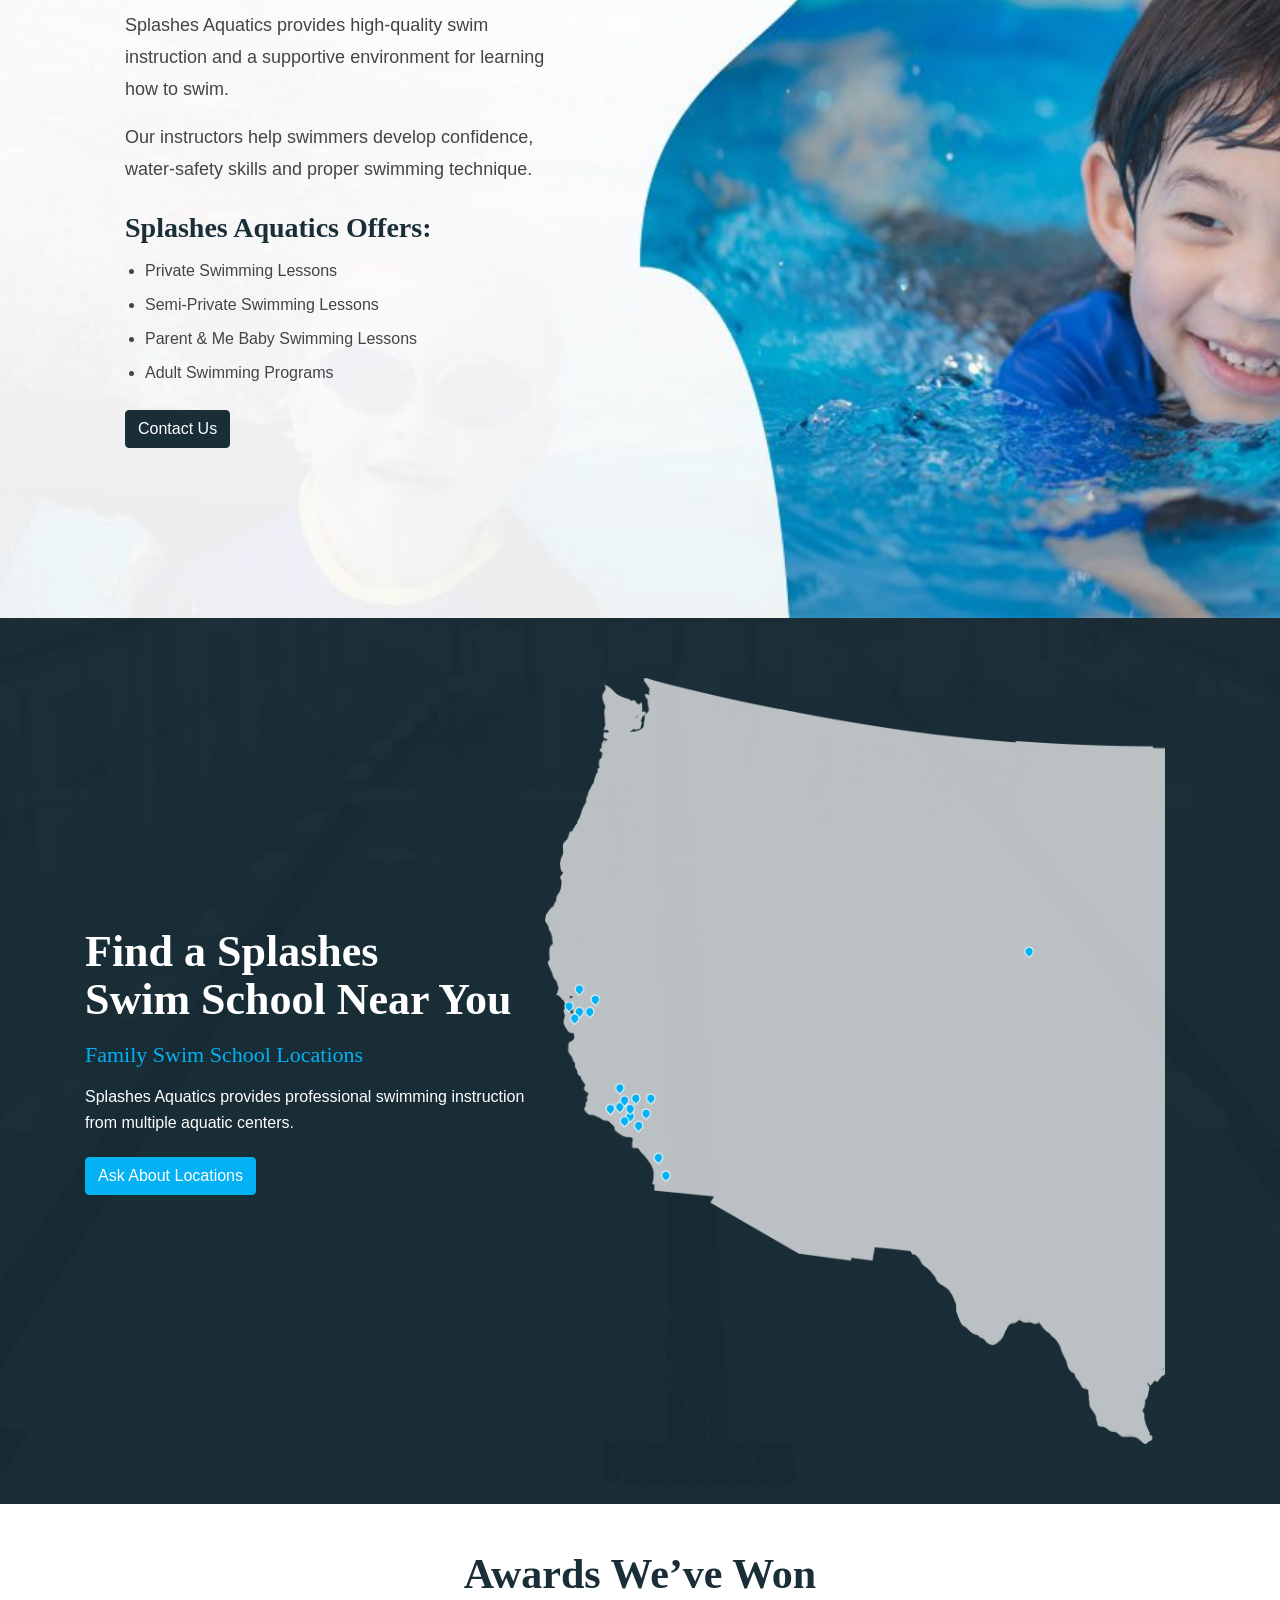
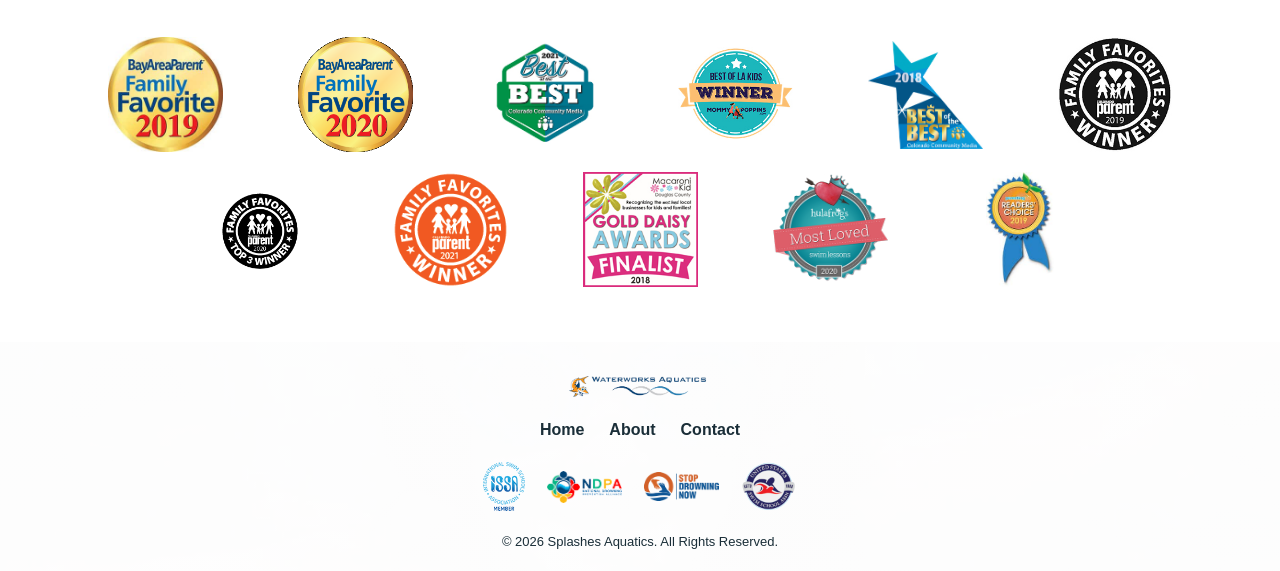
==== commit 831b1293: "little touch ups on home, index, contact htmls plus 3x new htmls for 3 times icon boxes on index htm" ====
--- a/index.html
+++ b/index.html
@@ -15,7 +15,7 @@
 
 <body>
 
-<header>
+<header class="sticky-header">
     <nav class="navbar navbar-expand-lg navbar-dark sticky-top">
         <div class="container">
 
@@ -48,11 +48,7 @@
                         <a class="nav-link" href="contact.html">Contact</a>
                     </li>
 
-                    <li class="nav-item ml-lg-3">
-                        <a class="btn btn-light account-btn" href="contact.html">
-                            Register / Sign In
-                        </a>
-                    </li>
+        
 
                 </ul>
             </div>
@@ -124,14 +120,13 @@
 
                         <div class="card-body">
 
-                            <h3 class="card-title">Swim Lessons</h3>
+                            <h3 class="card-title">Summer Swim Camps</h3>
 
                             <p class="card-text">
-                                Lessons for children learning water safety
-                                and swimming skills.
+                                Weekly summer swim camps focused on technique, confidence and fun.
                             </p>
 
-                            <a href="contact.html" class="btn btn-outline-primary">
+                            <a href="swim-lessons.html" class="btn btn-outline-primary">
                                 Learn More
                             </a>
 
@@ -148,14 +143,14 @@
 
                         <div class="card-body">
 
-                            <h3 class="card-title">Swim Programs</h3>
+                            <h3 class="card-title">Swim Lessons</h3>
 
                             <p class="card-text">
                                 Programs designed for different ages
                                 and ability levels.
                             </p>
 
-                            <a href="contact.html" class="btn btn-outline-primary">
+                            <a href="swim-programs.html" class="btn btn-outline-primary">
                                 View Programs
                             </a>
 
@@ -179,7 +174,7 @@
                                 and confidence in the water.
                             </p>
 
-                            <a href="contact.html" class="btn btn-outline-primary">
+                            <a href="adult-programs.html" class="btn btn-outline-primary">
                                 Adult Classes
                             </a>
 
@@ -266,11 +261,13 @@
 
                 </div>
 
-                <div class="col-lg-7">
-                    <img src="images/home-our-locations-map.png"
-                         alt="Map showing Splashes Aquatics locations"
-                         class="img-fluid locations-map">
-                </div>
+                <a href="https://www.google.com/maps/search/Splashes+Aquatics+near+me"
+   target="_blank"
+   class="locations-map-link">
+    <img src="images/home-our-locations-map.png"
+         alt="Map showing Splashes Aquatics locations"
+         class="img-fluid locations-map">
+</a>
 
             </div>
         </div>
--- a/css/styles.css
+++ b/css/styles.css
@@ -48,6 +48,12 @@
 .navbar{
     min-height:72px;
     background:var(--dark-blue);
+}
+
+.sticky-header{
+    position: sticky;
+    top: 0;
+    z-index: 9999;
 }
 
 .site-logo{
@@ -423,67 +429,86 @@
 
 /* About page */
 
-.about-hero{
-    padding:120px 20px;
+/* Contact page */
+
+.contact-hero{
+    min-height:430px;
+    display:flex;
+    align-items:center;
+    padding:90px 20px;
     color:var(--white);
-    text-align:center;
 
     background-image:
-        linear-gradient(rgba(26,46,56,.55), rgba(26,46,56,.55)),
-        url("../images/about-us-hero.jpeg");
+        linear-gradient(rgba(26,46,56,.62), rgba(26,46,56,.62)),
+        url("../images/contact-hero.jpeg");
 
     background-size:cover;
     background-position:center;
 }
 
-.about-hero h1{
-    font-size:54px;
-    font-weight:700;
-}
-
-.about-content{
-    padding:55px 15px;
-}
-
-.about-content img{
-    width:100%;
-    border-radius:12px;
-}
-
-.about-content h2{
+.contact-hero-content{
+    max-width:680px;
+}
+
+.contact-hero-icon{
+    width:72px;
+    height:72px;
     margin-bottom:18px;
-    color:var(--dark-blue);
-    font-size:38px;
-    font-weight:700;
-}
-
-.about-content p{
-    font-size:17px;
-    line-height:1.7;
-}
-
-/* Contact page */
-
-.contact-hero{
-    padding:120px 20px;
-    color:var(--white);
+    padding:14px;
+    background:var(--white);
+    border-radius:50%;
+}
+
+.contact-hero h1{
+    margin-bottom:16px;
+    font-size:52px;
+    font-weight:700;
+    text-shadow:0 2px 5px rgba(0,0,0,.35);
+}
+
+.contact-hero p{
+    max-width:620px;
+    margin-bottom:24px;
+    font-size:19px;
+    line-height:1.65;
+}
+
+.contact-options{
+    padding:46px 0 18px;
+    background:#eef7fa;
+}
+
+.contact-option{
+    height:100%;
+    padding:26px 20px;
     text-align:center;
-
-    background-image:
-        linear-gradient(rgba(26,46,56,.50), rgba(26,46,56,.50)),
-        url("../images/contact-hero.jpeg");
-
-    background-size:cover;
-    background-position:center;
-}
-
-.contact-hero h1{
-    font-size:52px;
-    font-weight:700;
+    background:var(--white);
+    border:1px solid var(--light-gray);
+    border-radius:10px;
+    box-shadow:0 4px 14px rgba(0,0,0,.08);
+}
+
+.contact-option img{
+    width:58px;
+    height:58px;
+    margin-bottom:14px;
+}
+
+.contact-option h2{
+    margin-bottom:10px;
+    color:var(--dark-blue);
+    font-size:24px;
+    font-weight:700;
+}
+
+.contact-option p{
+    margin-bottom:0;
+    font-size:15px;
+    line-height:1.55;
 }
 
 .contact-section{
-    padding:55px 15px;
+    padding:60px 0;
 }
 
 .contact-info h2{
@@ -498,38 +523,54 @@
     line-height:1.65;
 }
 
-.contact-icons{
-    display:grid;
-    grid-template-columns:repeat(2,1fr);
-    gap:16px;
-    margin-top:25px;
-}
-
-.contact-icons div{
-    padding:20px;
-    text-align:center;
-    background:#f5f5f5;
+.contact-detail-list{
+    margin-top:28px;
+}
+
+.contact-detail-list div{
+    margin-bottom:18px;
+    padding-left:18px;
+    border-left:4px solid var(--bright-blue);
+}
+
+.contact-detail-list span{
+    display:block;
+    margin-bottom:5px;
+    color:var(--dark-blue);
+    font-weight:700;
+}
+
+.contact-detail-list p{
+    margin-bottom:0;
+    line-height:1.6;
+}
+
+.contact-form{
+    padding:34px;
+    background:var(--white);
+    border:1px solid var(--light-gray);
     border-radius:10px;
-}
-
-.contact-icons img{
-    width:55px;
-    height:55px;
-    margin-bottom:8px;
-}
-
-.contact-icons p{
-    margin-bottom:0;
-}
-
-.contact-form{
-    padding:30px;
-    background:var(--white);
-    border-radius:12px;
     box-shadow:0 4px 18px rgba(0,0,0,.10);
 }
 
 .contact-form label{
+    color:var(--dark-blue);
+    font-weight:600;
+}
+
+.contact-form .form-control{
+    min-height:46px;
+    border-color:#d7e1e4;
+}
+
+.contact-form textarea.form-control{
+    min-height:150px;
+}
+
+.contact-form .btn{
+    min-width:170px;
+    padding:10px 22px;
+    border-radius:25px;
     font-weight:600;
 }
 
@@ -625,7 +666,6 @@
         padding:40px 0;
     }
 
-
     .locations-section{
         padding:45px 0;
     }
@@ -642,18 +682,42 @@
         font-size:34px;
     }
 
-    .about-hero,
+    .about-hero{
+        padding:90px 20px;
+    }
+
+    .about-hero h1{
+        font-size:40px;
+    }
+
     .contact-hero{
-        padding:90px 20px;
-    }
-
-    .about-hero h1,
+        min-height:380px;
+        padding:70px 15px;
+        text-align:center;
+    }
+
+    .contact-hero-content{
+        margin:0 auto;
+    }
+
     .contact-hero h1{
-        font-size:40px;
-    }
-
-    .contact-icons{
-        grid-template-columns:1fr;
+        font-size:38px;
+    }
+
+    .contact-hero p{
+        font-size:16px;
+    }
+
+    .contact-options{
+        padding:34px 0 10px;
+    }
+
+    .contact-section{
+        padding:42px 0;
+    }
+
+    .contact-info{
+        margin-bottom:30px;
     }
 
     .contact-form{
@@ -667,25 +731,6 @@
     .sponsor-logos img{
         max-width:65px;
     }
-}
-/* Show the full promotional banners */
-
-.promo-image{
-    width:100%;
-    height:auto;
-    min-height:0;
-    object-fit:contain;
-}
-
-
-/* Show more of each card image */
-
-.program-card-image{
-    width:100%;
-    height:220px;
-    object-fit:contain;
-    object-position:center;
-    background-color:#f5f5f5;
 }
 
 
@@ -814,3 +859,123 @@
     font-size:18px;
 }
 
+/* Program detail pages */
+
+.program-page-hero{
+    min-height:350px;
+    display:flex;
+    align-items:center;
+    justify-content:center;
+    padding:90px 20px;
+    color:var(--white);
+    text-align:center;
+    background-size:cover;
+    background-position:center;
+}
+
+.program-page-hero h1{
+    font-size:54px;
+    font-weight:700;
+    text-shadow:0 2px 5px rgba(0,0,0,.4);
+}
+
+.swim-lessons-hero{
+    background-image:
+        linear-gradient(rgba(26,46,56,.25), rgba(26,46,56,.25)),
+        url("../images/summer-swim-camps.jpeg");
+}
+
+.swim-programs-hero{
+    background-image:
+        linear-gradient(rgba(26,46,56,.25), rgba(26,46,56,.25)),
+        url("../images/which-lesson-is-best.jpeg");
+}
+
+.adult-programs-hero{
+    background-image:
+        linear-gradient(rgba(26,46,56,.25), rgba(26,46,56,.25)),
+        url("../images/lap-swimming.jpeg");
+}
+
+.program-info-section{
+    padding:55px 0;
+}
+
+.program-info-section h2{
+    margin-bottom:35px;
+    color:var(--dark-blue);
+    text-align:center;
+    font-size:38px;
+    font-weight:700;
+}
+
+.program-info-section h3{
+    margin-bottom:12px;
+    color:var(--dark-gray);
+    font-family:Arial, sans-serif;
+    font-size:18px;
+    font-weight:700;
+}
+
+.program-info-section p{
+    font-size:16px;
+    line-height:1.8;
+}
+
+.program-text-block{
+    max-width:900px;
+    margin:0 auto 34px;
+}
+
+.program-location-list{
+    padding-left:0;
+    list-style:none;
+}
+
+.program-location-list li{
+    margin-bottom:10px;
+}
+
+.program-location-list a{
+    color:var(--bright-blue);
+    text-decoration:underline;
+}
+
+@media only screen and (max-width:767px){
+
+    .program-page-hero{
+        min-height:280px;
+        padding:70px 15px;
+    }
+
+    .program-page-hero h1{
+        font-size:38px;
+    }
+
+    .program-info-section{
+        padding:42px 15px;
+    }
+
+    .program-info-section h2{
+        font-size:32px;
+    }
+}
+
+.locations-map-link{
+    display:block;
+    max-width:100%;
+}
+
+.locations-map{
+    display:block;
+    width:100%;
+    max-width:620px;
+    height:auto;
+    margin:0 auto;
+    transition:transform .3s;
+    cursor:pointer;
+}
+
+.locations-map-link:hover .locations-map{
+    transform:scale(1.02);
+}
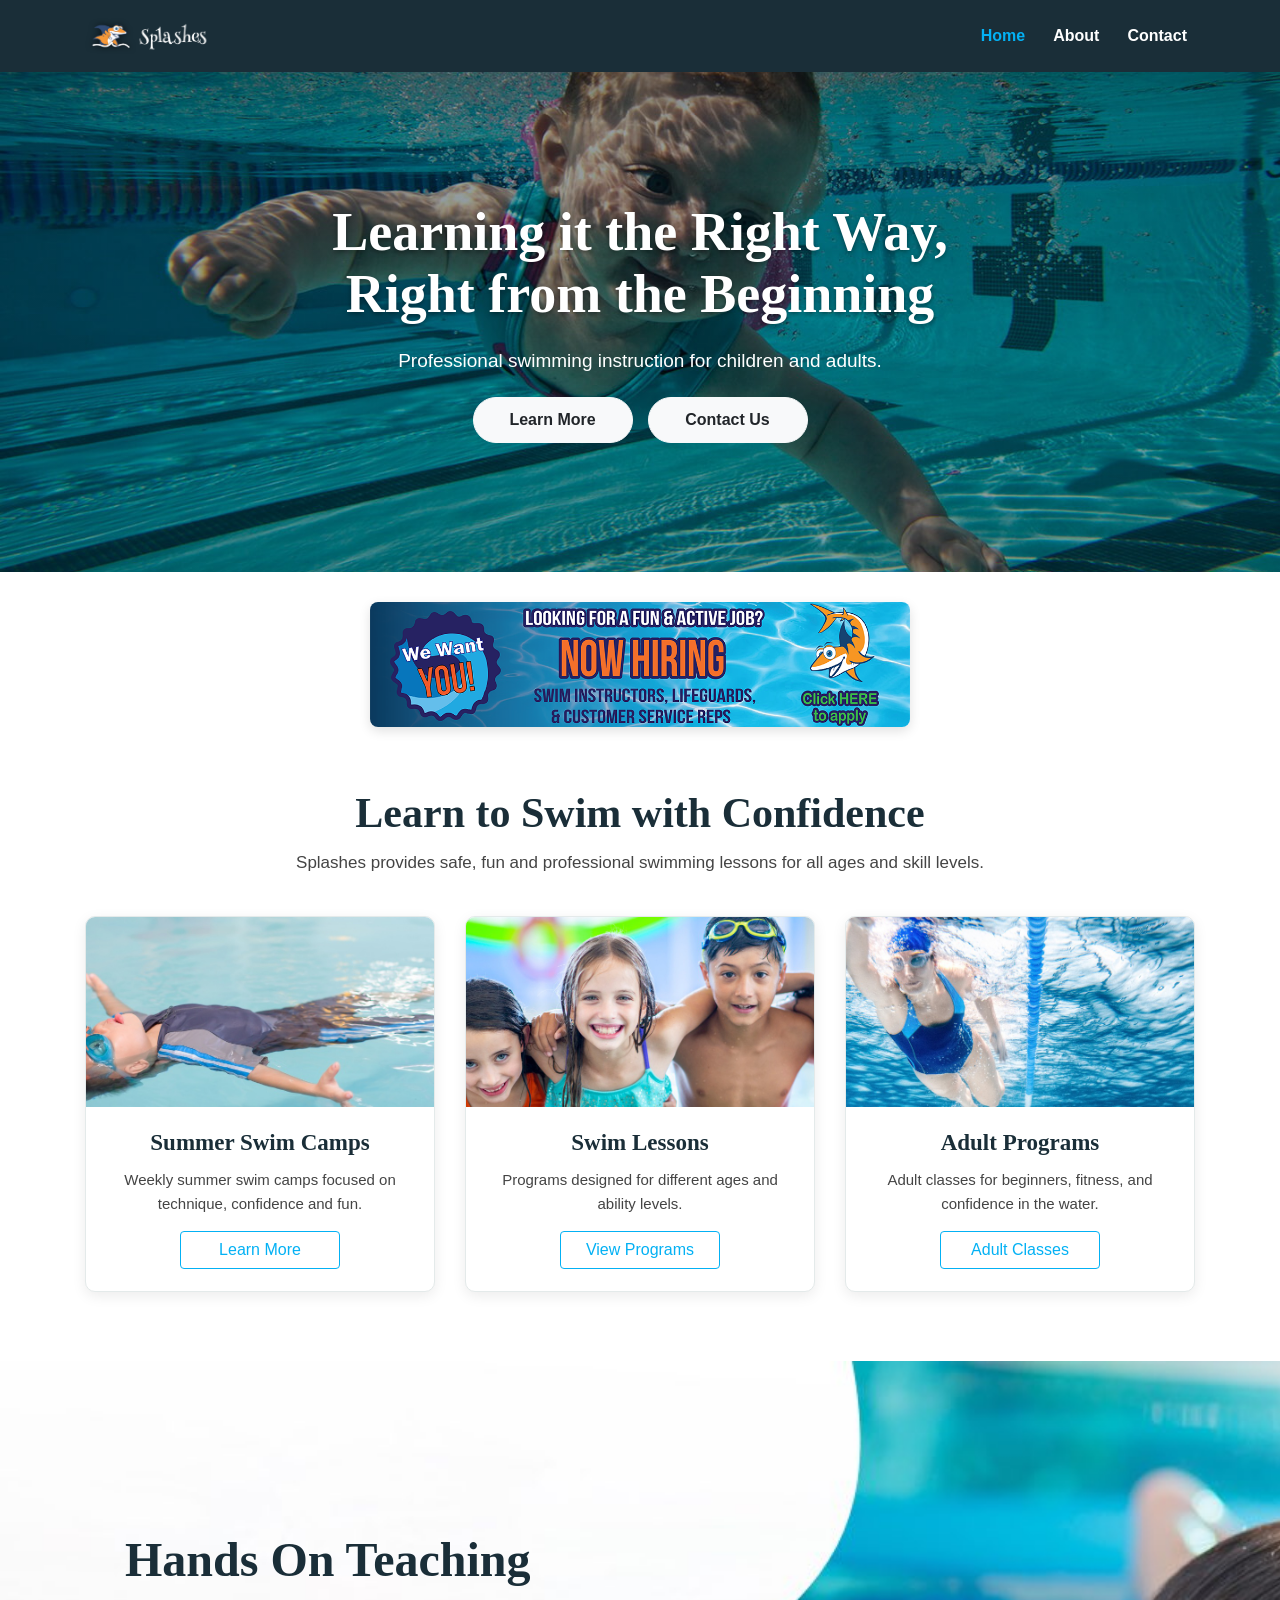
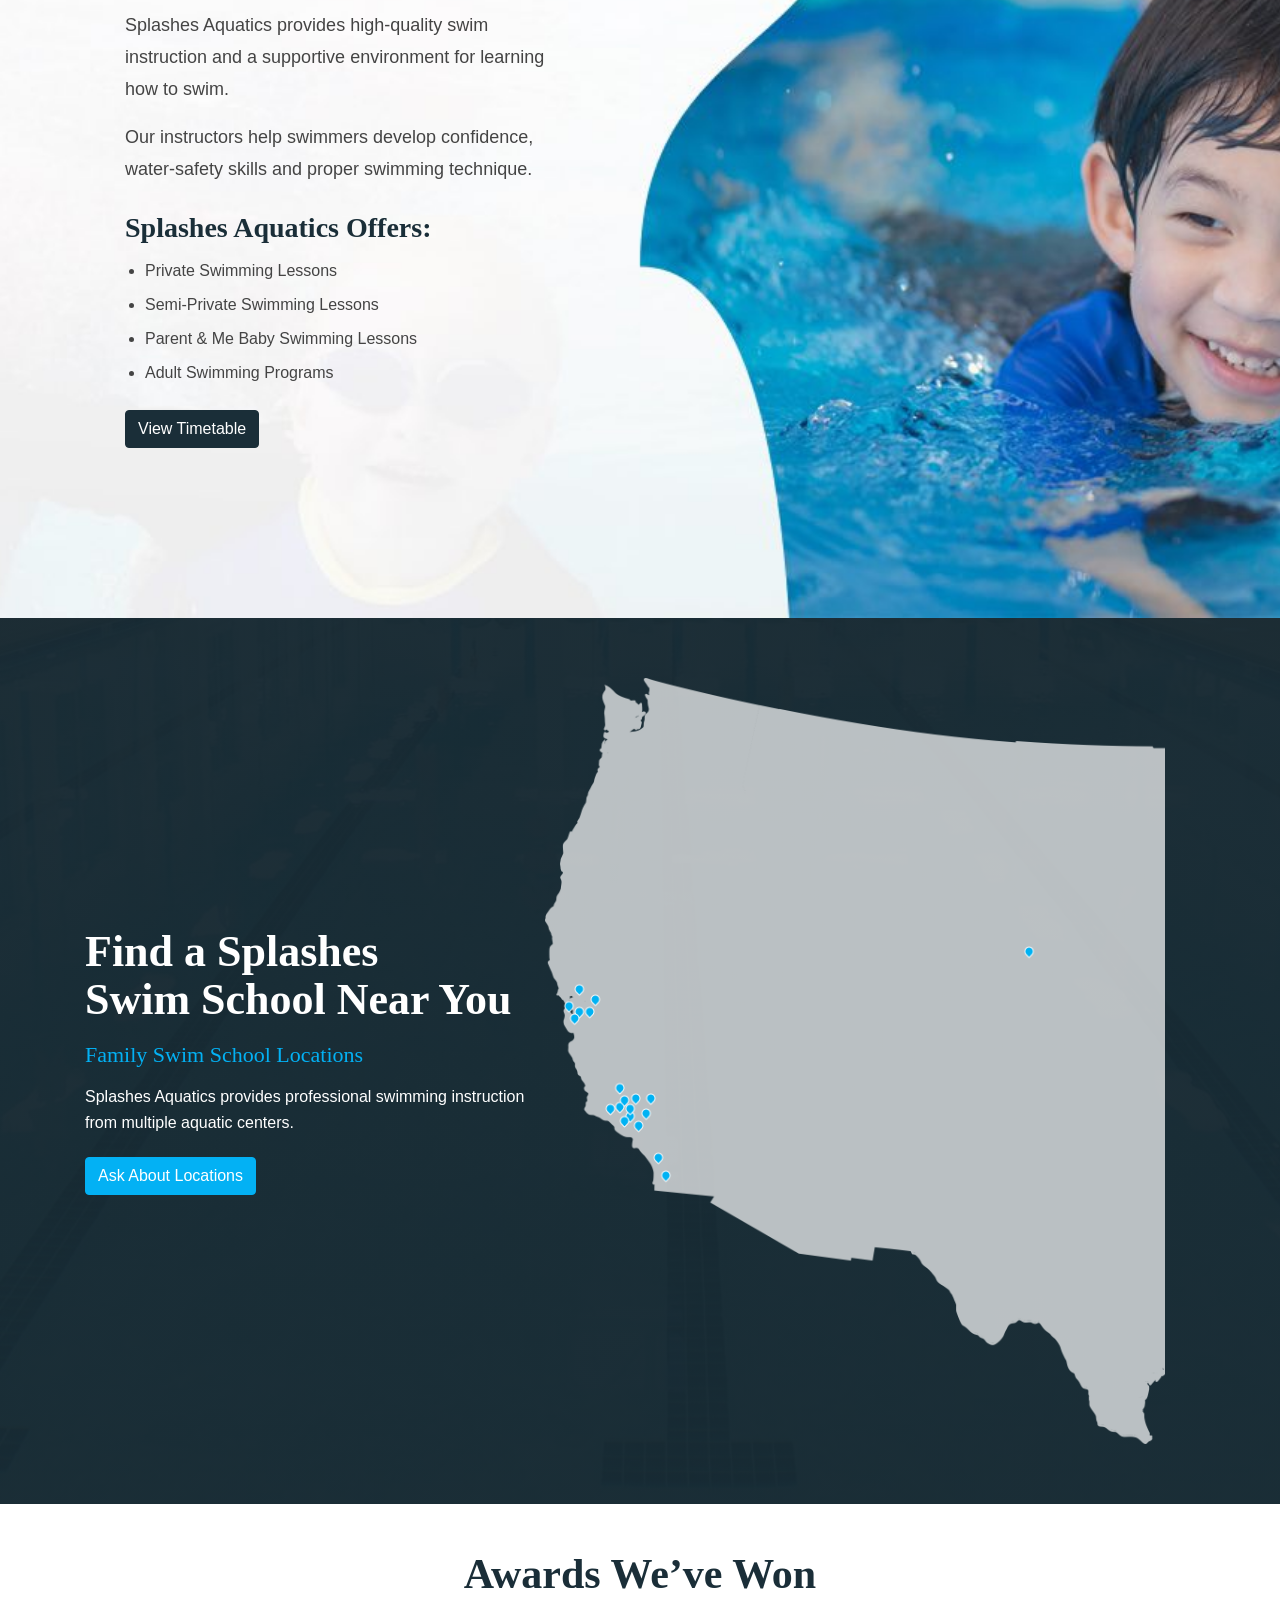
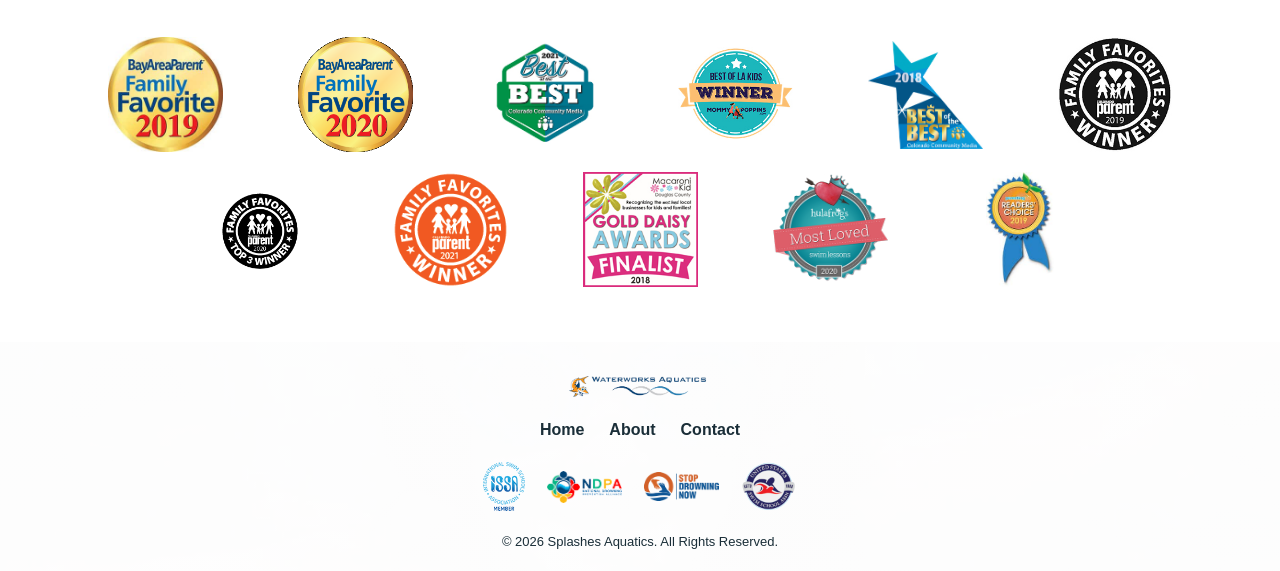
==== commit a39efccb: "Created timetable.html and linked it on the index.html" ====
--- a/index.html
+++ b/index.html
@@ -220,8 +220,8 @@
                             <li>Adult Swimming Programs</li>
                         </ul>
 
-                        <a href="contact.html" class="btn btn-primary">
-                            Contact Us
+                        <a href="timetable.html" class="btn btn-primary">
+                            View Timetable
                         </a>
 
                     </div>
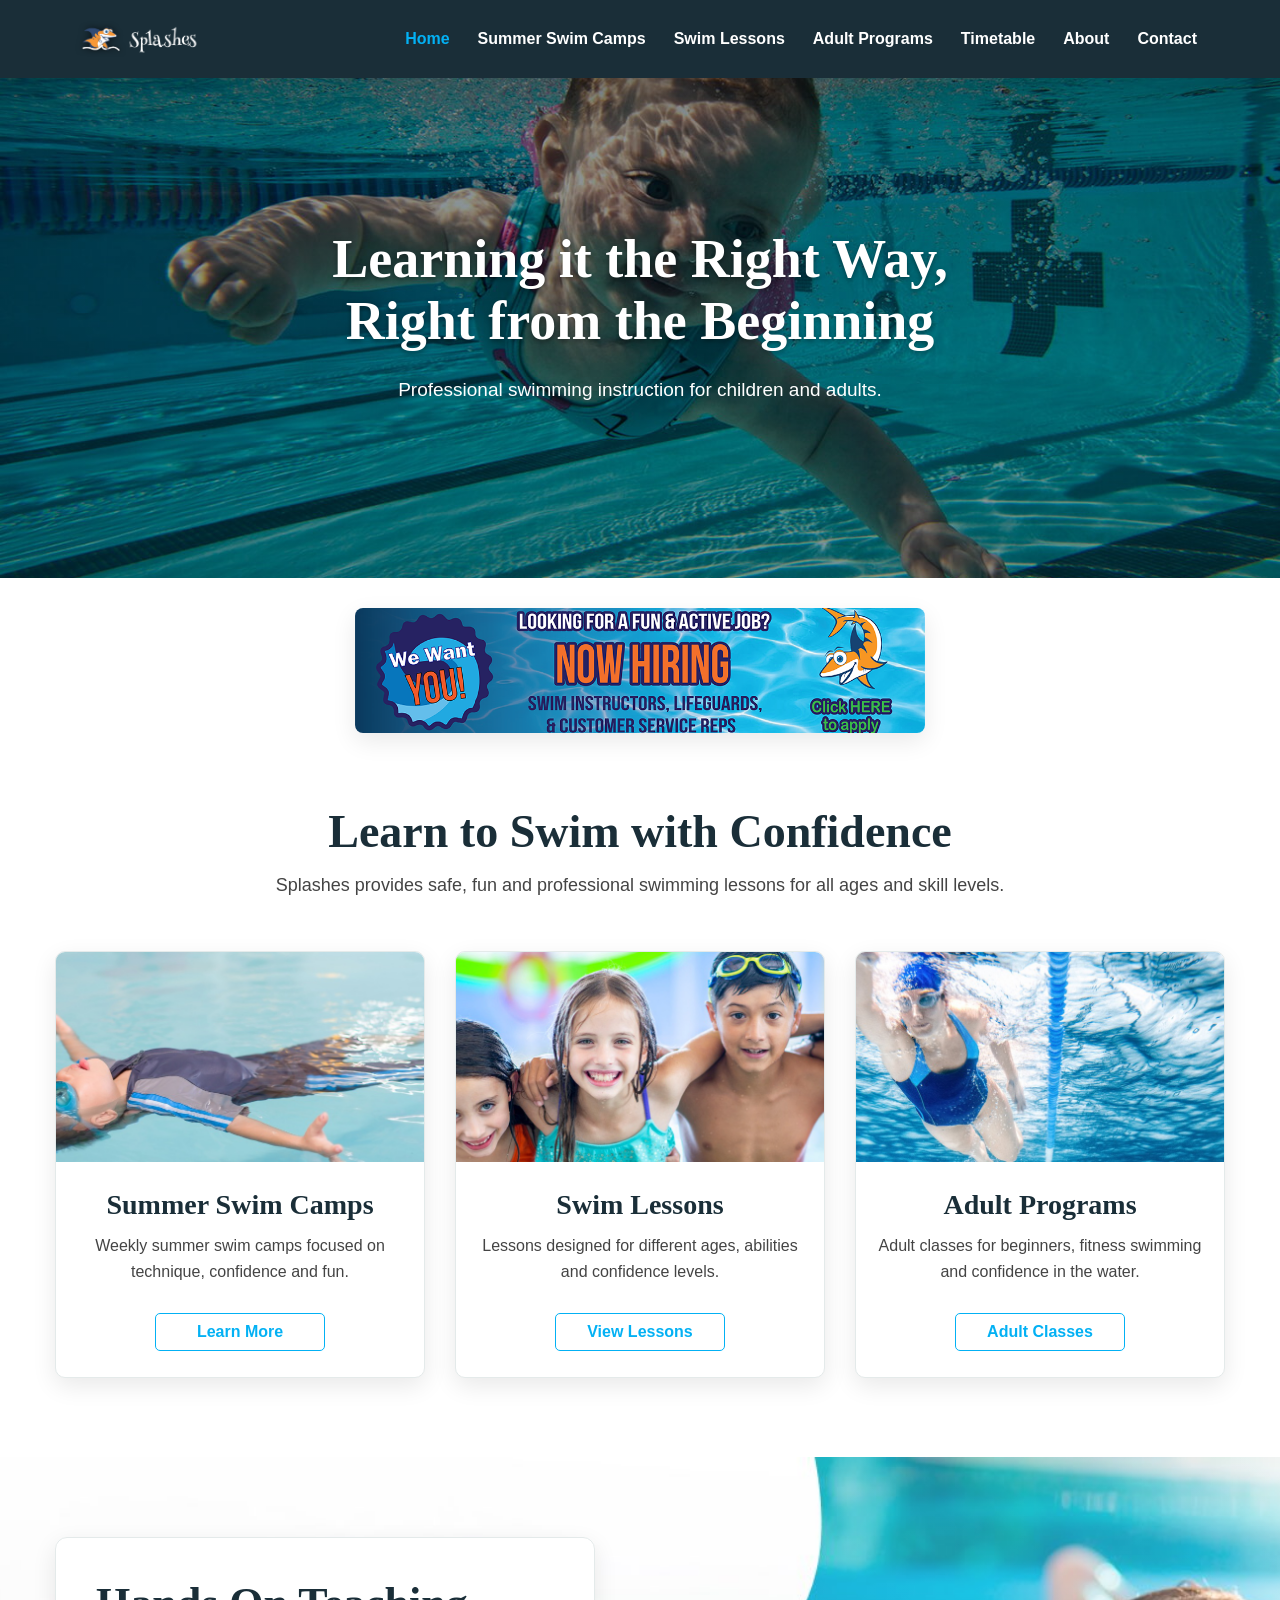
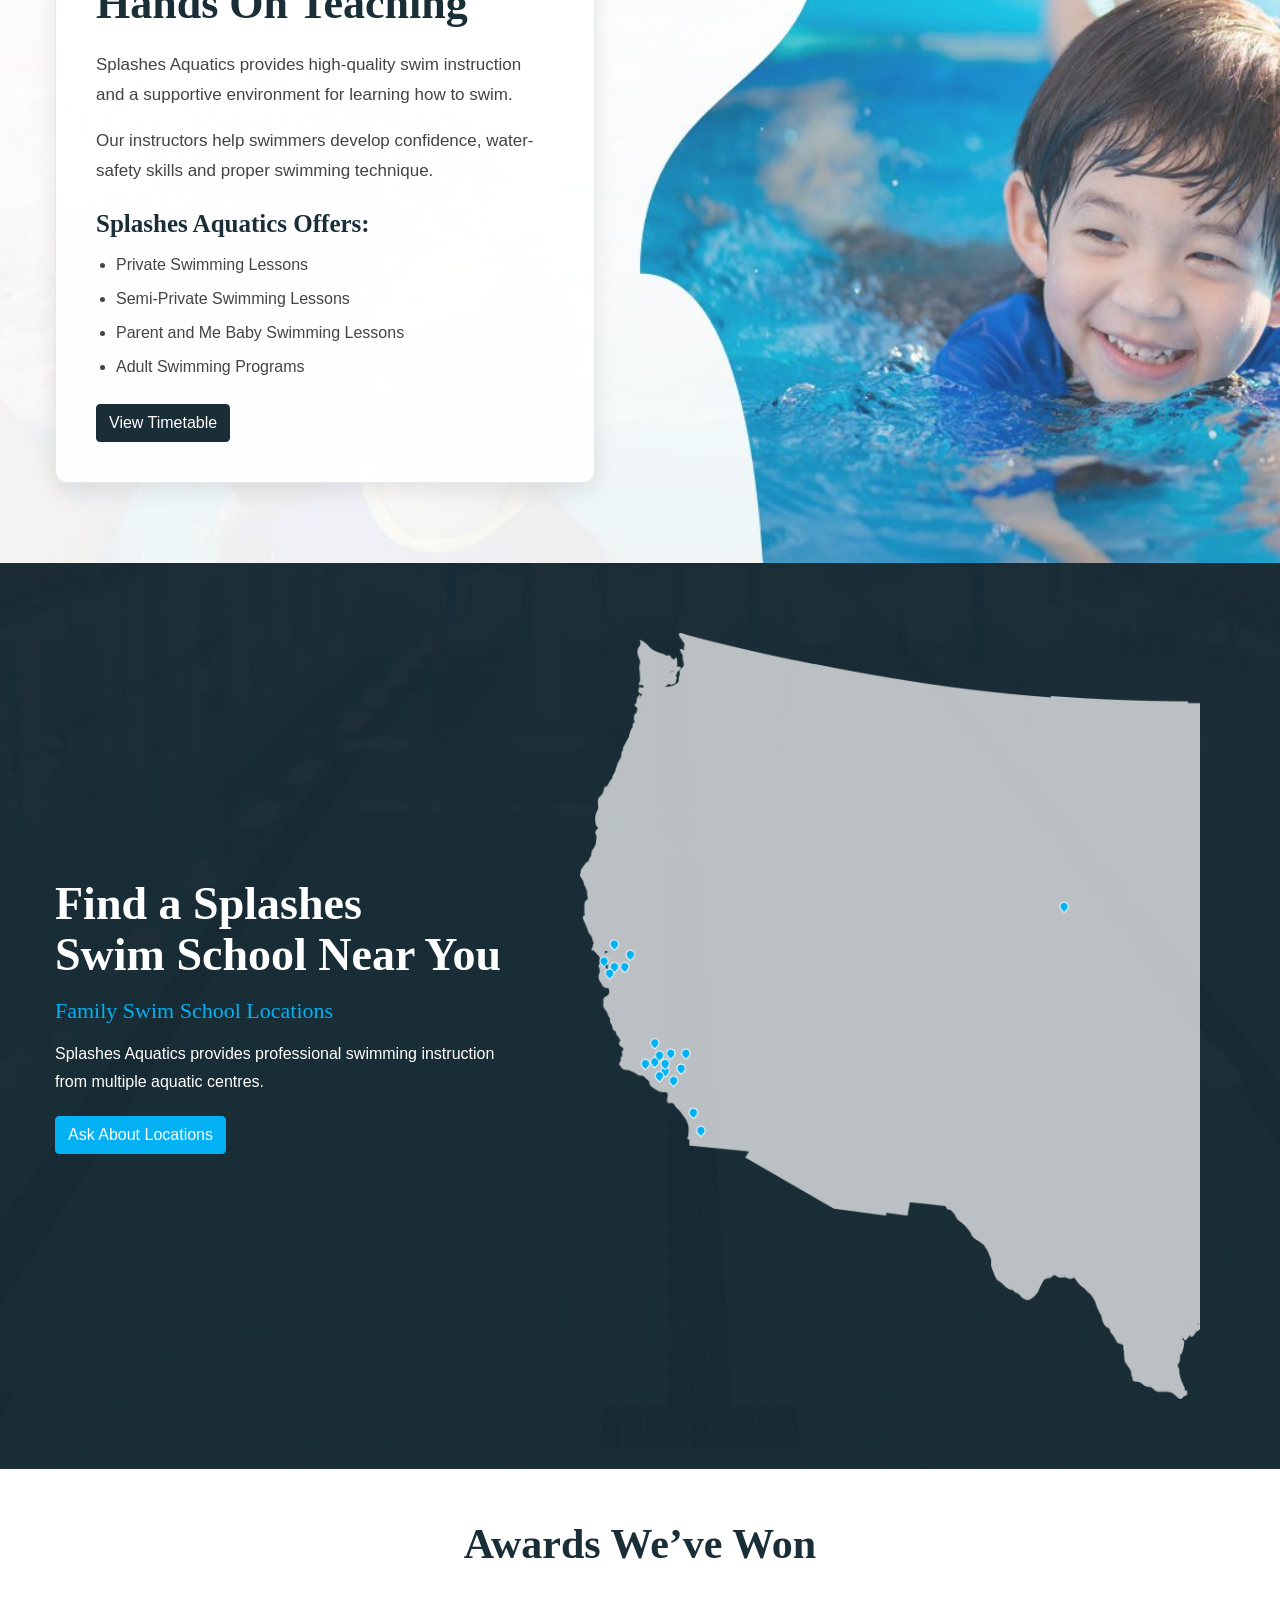
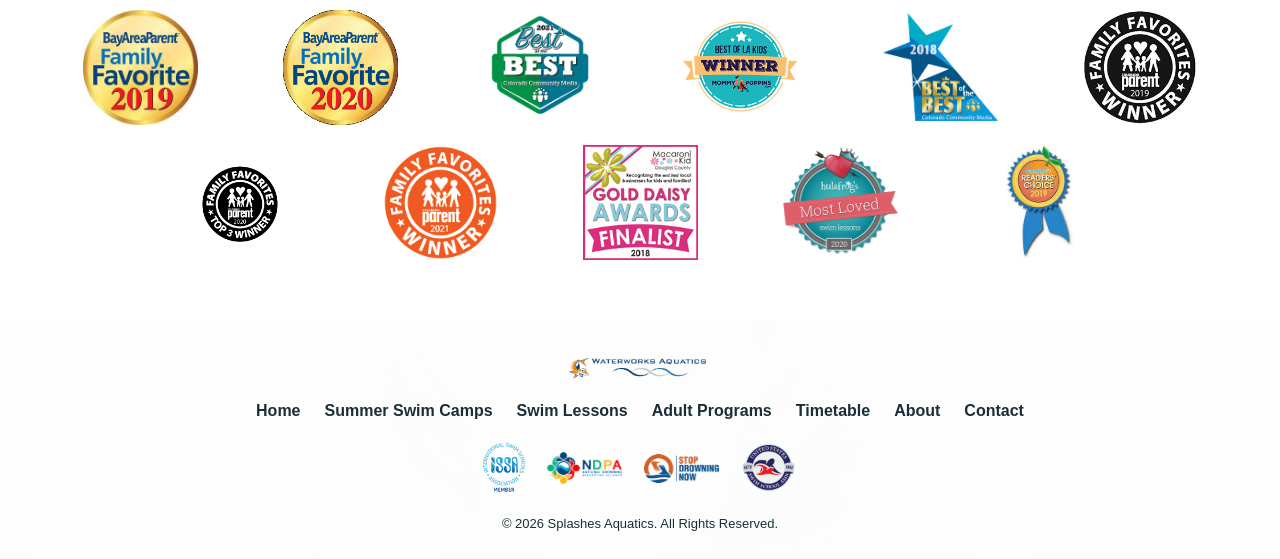
==== commit ee0e0bda: "completed project tidy, cleaned and labeled all codes and made sure everything was functioning corre" ====
--- a/index.html
+++ b/index.html
@@ -1,394 +1,384 @@
 <!DOCTYPE html>
 <html lang="en">
 <head>
+    <!-- Page setup -->
     <meta charset="UTF-8">
     <meta name="viewport" content="width=device-width, initial-scale=1.0">
     <meta name="description" content="Splashes Aquatics provides swimming lessons and aquatic programs for children and adults.">
     <title>Home | Splashes Aquatics</title>
 
+    <!-- Bootstrap and custom styles -->
     <link rel="stylesheet" href="https://cdn.jsdelivr.net/npm/bootstrap@4.6.2/dist/css/bootstrap.min.css">
     <link rel="stylesheet" href="css/styles.css">
 
+    <!-- Scripts -->
     <script src="https://ajax.googleapis.com/ajax/libs/jquery/3.7.1/jquery.min.js"></script>
     <script src="js/script.js" defer></script>
 </head>
 
 <body>
 
-<header class="sticky-header">
-    <nav class="navbar navbar-expand-lg navbar-dark sticky-top">
+    <!-- Header / Navigation -->
+    <header class="sticky-header">
+        <nav class="navbar navbar-expand-lg navbar-dark">
+            <div class="container">
+
+                <a class="navbar-brand" href="index.html">
+                    <img src="images/logo-small.png" alt="Splashes Aquatics" class="site-logo">
+                </a>
+
+                <button class="navbar-toggler"
+                        type="button"
+                        data-toggle="collapse"
+                        data-target="#mainNav"
+                        aria-controls="mainNav"
+                        aria-expanded="false"
+                        aria-label="Toggle navigation">
+                    <span class="navbar-toggler-icon"></span>
+                </button>
+
+                <div class="collapse navbar-collapse" id="mainNav">
+                    <ul class="navbar-nav ml-auto align-items-lg-center">
+
+                        <li class="nav-item active">
+                            <a class="nav-link" href="index.html">Home</a>
+                        </li>
+
+                        <li class="nav-item">
+                            <a class="nav-link" href="swim-lessons.html">Summer Swim Camps</a>
+                        </li>
+
+                        <li class="nav-item">
+                            <a class="nav-link" href="swim-programs.html">Swim Lessons</a>
+                        </li>
+
+                        <li class="nav-item">
+                            <a class="nav-link" href="adult-programs.html">Adult Programs</a>
+                        </li>
+
+                        <li class="nav-item">
+                            <a class="nav-link" href="timetable.html">Timetable</a>
+                        </li>
+
+                        <li class="nav-item">
+                            <a class="nav-link" href="about.html">About</a>
+                        </li>
+
+                        <li class="nav-item">
+                            <a class="nav-link" href="contact.html">Contact</a>
+                        </li>
+
+                    </ul>
+                </div>
+
+            </div>
+        </nav>
+    </header>
+
+    <main>
+
+        <!-- Hero section -->
+        <section class="hero">
+            <div class="container">
+
+                <h1>
+                    Learning it the Right Way,<br>
+                    Right from the Beginning
+                </h1>
+
+                <p>
+                    Professional swimming instruction for children and adults.
+                </p>
+
+            </div>
+        </section>
+
+        <!-- Promotional banner -->
+        <section class="promo-section">
+            <div class="container">
+                <div class="row justify-content-center">
+
+                    <div class="col-md-8 col-lg-6 mb-3">
+                        <a href="contact.html" class="promo-link">
+                            <img
+                                src="images/ww-site-hiring-banner-resized.png"
+                                alt="Splashes Aquatics is hiring"
+                                class="promo-image">
+                        </a>
+                    </div>
+
+                </div>
+            </div>
+        </section>
+
+        <!-- Intro section -->
+        <section class="intro">
+            <div class="container">
+
+                <h2>Learn to Swim with Confidence</h2>
+
+                <p>
+                    Splashes provides safe, fun and professional swimming lessons
+                    for all ages and skill levels.
+                </p>
+
+            </div>
+        </section>
+
+        <!-- Program cards -->
+        <section class="programs">
+            <div class="container">
+                <div class="row">
+
+                    <div class="col-md-4 mb-4">
+                        <div class="card program-card h-100">
+
+                            <img
+                                src="images/which-lesson-is-best.jpeg"
+                                alt="Child floating during a swimming lesson"
+                                class="card-img-top program-card-image">
+
+                            <div class="card-body">
+                                <h3 class="card-title">Summer Swim Camps</h3>
+
+                                <p class="card-text">
+                                    Weekly summer swim camps focused on technique,
+                                    confidence and fun.
+                                </p>
+
+                                <a href="swim-lessons.html" class="btn btn-outline-primary">
+                                    Learn More
+                                </a>
+                            </div>
+
+                        </div>
+                    </div>
+
+                    <div class="col-md-4 mb-4">
+                        <div class="card program-card h-100">
+
+                            <img
+                                src="images/summer-swim-camps.jpeg"
+                                alt="Children smiling at a swimming pool"
+                                class="card-img-top program-card-image">
+
+                            <div class="card-body">
+                                <h3 class="card-title">Swim Lessons</h3>
+
+                                <p class="card-text">
+                                    Lessons designed for different ages, abilities
+                                    and confidence levels.
+                                </p>
+
+                                <a href="swim-programs.html" class="btn btn-outline-primary">
+                                    View Lessons
+                                </a>
+                            </div>
+
+                        </div>
+                    </div>
+
+                    <div class="col-md-4 mb-4">
+                        <div class="card program-card h-100">
+
+                            <img
+                                src="images/lap-swimming.jpeg"
+                                alt="Adult swimming laps in a pool"
+                                class="card-img-top program-card-image">
+
+                            <div class="card-body">
+                                <h3 class="card-title">Adult Programs</h3>
+
+                                <p class="card-text">
+                                    Adult classes for beginners, fitness swimming
+                                    and confidence in the water.
+                                </p>
+
+                                <a href="adult-programs.html" class="btn btn-outline-primary">
+                                    Adult Classes
+                                </a>
+                            </div>
+
+                        </div>
+                    </div>
+
+                </div>
+            </div>
+        </section>
+
+        <!-- Hands on teaching section -->
+        <section class="teaching-section">
+            <div class="teaching-overlay">
+                <div class="container">
+                    <div class="row">
+                        <div class="col-lg-6">
+
+                            <div class="teaching-content">
+                                <h2>Hands On Teaching</h2>
+
+                                <p>
+                                    Splashes Aquatics provides high-quality swim instruction
+                                    and a supportive environment for learning how to swim.
+                                </p>
+
+                                <p>
+                                    Our instructors help swimmers develop confidence,
+                                    water-safety skills and proper swimming technique.
+                                </p>
+
+                                <h3>Splashes Aquatics Offers:</h3>
+
+                                <ul>
+                                    <li>Private Swimming Lessons</li>
+                                    <li>Semi-Private Swimming Lessons</li>
+                                    <li>Parent and Me Baby Swimming Lessons</li>
+                                    <li>Adult Swimming Programs</li>
+                                </ul>
+
+                                <a href="timetable.html" class="btn btn-primary">
+                                    View Timetable
+                                </a>
+                            </div>
+
+                        </div>
+                    </div>
+                </div>
+            </div>
+        </section>
+
+        <!-- Locations section -->
+        <section class="locations-section">
+            <div class="container">
+                <div class="row align-items-center">
+
+                    <div class="col-lg-5 locations-text">
+                        <h2>
+                            Find a Splashes<br>
+                            Swim School Near You
+                        </h2>
+
+                        <h3>Family Swim School Locations</h3>
+
+                        <p>
+                            Splashes Aquatics provides professional swimming
+                            instruction from multiple aquatic centres.
+                        </p>
+
+                        <a href="contact.html" class="btn btn-info">
+                            Ask About Locations
+                        </a>
+                    </div>
+
+                    <div class="col-lg-7">
+                        <a
+                            href="https://www.google.com/maps/search/Splashes+Aquatics+near+me"
+                            target="_blank"
+                            class="locations-map-link">
+
+                            <img
+                                src="images/home-our-locations-map.png"
+                                alt="Map showing Splashes Aquatics locations"
+                                class="img-fluid locations-map">
+
+                        </a>
+                    </div>
+
+                </div>
+            </div>
+        </section>
+
+        <!-- Awards section -->
+        <section class="awards-section">
+            <div class="container">
+
+                <h2>Awards We’ve Won</h2>
+
+                <div class="row justify-content-center awards-grid">
+
+                    <div class="col-4 col-sm-3 col-lg-2">
+                        <img src="images/awards/bay-area-parent-2019.jpeg" alt="Bay Area Parent Family Favorite 2019" class="award-image">
+                    </div>
+
+                    <div class="col-4 col-sm-3 col-lg-2">
+                        <img src="images/awards/bay-area-parent-gold2020.png" alt="Bay Area Parent Gold 2020" class="award-image">
+                    </div>
+
+                    <div class="col-4 col-sm-3 col-lg-2">
+                        <img src="images/awards/best-colorado-community-media-2021.jpeg" alt="Best Colorado Community Media 2021" class="award-image">
+                    </div>
+
+                    <div class="col-4 col-sm-3 col-lg-2">
+                        <img src="images/awards/best-of-la-kids-winner.jpeg" alt="Best of LA Kids winner" class="award-image">
+                    </div>
+
+                    <div class="col-4 col-sm-3 col-lg-2">
+                        <img src="images/awards/best-of-the-best-2018.jpeg" alt="Best of the Best 2018" class="award-image">
+                    </div>
+
+                    <div class="col-4 col-sm-3 col-lg-2">
+                        <img src="images/awards/colorado-parenting-family-fav2019.jpeg" alt="Colorado Parenting Family Favorite 2019" class="award-image">
+                    </div>
+
+                    <div class="col-4 col-sm-3 col-lg-2">
+                        <img src="images/awards/colorado-parenting-family-fav2020.png" alt="Colorado Parenting Family Favorite 2020" class="award-image">
+                    </div>
+
+                    <div class="col-4 col-sm-3 col-lg-2">
+                        <img src="images/awards/colorado-parenting-family-fav2021.png" alt="Colorado Parenting Family Favorite 2021" class="award-image">
+                    </div>
+
+                    <div class="col-4 col-sm-3 col-lg-2">
+                        <img src="images/awards/gold-daisy-award-finalist-2018.jpeg" alt="Gold Daisy Award finalist 2018" class="award-image">
+                    </div>
+
+                    <div class="col-4 col-sm-3 col-lg-2">
+                        <img src="images/awards/mla-swim-lessons-winner-2020-250x250.png" alt="Most Loved Swim Lessons winner 2020" class="award-image">
+                    </div>
+
+                    <div class="col-4 col-sm-3 col-lg-2">
+                        <img src="images/awards/website-parenting-oc-2019.jpeg" alt="Parenting OC award 2019" class="award-image">
+                    </div>
+
+                </div>
+
+            </div>
+        </section>
+
+    </main>
+
+    <!-- Footer -->
+    <footer>
         <div class="container">
 
-            <a class="navbar-brand" href="index.html">
-                <img src="images/logo-small.png" alt="Splashes Aquatics" class="site-logo">
-            </a>
-
-            <button class="navbar-toggler"
-                    type="button"
-                    data-toggle="collapse"
-                    data-target="#mainNav"
-                    aria-controls="mainNav"
-                    aria-expanded="false"
-                    aria-label="Toggle navigation">
-                <span class="navbar-toggler-icon"></span>
-            </button>
-
-            <div class="collapse navbar-collapse" id="mainNav">
-                <ul class="navbar-nav ml-auto align-items-lg-center">
-
-                    <li class="nav-item active">
-                        <a class="nav-link" href="index.html">Home</a>
-                    </li>
-
-                    <li class="nav-item">
-                        <a class="nav-link" href="about.html">About</a>
-                    </li>
-
-                    <li class="nav-item">
-                        <a class="nav-link" href="contact.html">Contact</a>
-                    </li>
-
-        
-
-                </ul>
-            </div>
+            <img
+                src="images/footer-logo-wave-small.png"
+                alt="Splashes Aquatics"
+                class="footer-logo">
+
+            <div class="footer-links">
+                <a href="index.html">Home</a>
+                <a href="swim-lessons.html">Summer Swim Camps</a>
+                <a href="swim-programs.html">Swim Lessons</a>
+                <a href="adult-programs.html">Adult Programs</a>
+                <a href="timetable.html">Timetable</a>
+                <a href="about.html">About</a>
+                <a href="contact.html">Contact</a>
+            </div>
+
+            <div class="sponsor-logos">
+                <img src="images/sponsors/footer-member-issa-logo.png" alt="Swim School Association member">
+                <img src="images/sponsors/footer-ndpa-logo.png" alt="National Drowning Prevention Alliance">
+                <img src="images/sponsors/footer-stop-drowning-now-logo.png" alt="Stop Drowning Now">
+                <img src="images/sponsors/footer-usssa-logo-2.png" alt="United States Swim School Association">
+            </div>
+
+            <p>&copy; 2026 Splashes Aquatics. All Rights Reserved.</p>
 
         </div>
-    </nav>
-</header>
-
-<main>
-
-    <!-- Hero -->
-    <section class="hero">
-        <div class="container">
-
-            <h1>
-                Learning it the Right Way,<br>
-                Right from the Beginning
-            </h1>
-
-            <p>
-                Professional swimming instruction for children and adults.
-            </p>
-
-            <div class="hero-buttons">
-                <a href="about.html" class="btn btn-light">Learn More</a>
-                <a href="contact.html" class="btn btn-light">Contact Us</a>
-            </div>
-
-        </div>
-    </section>
-
-    <!-- Banners -->
-    <section class="promo-section">
-        <div class="container">
-            <div class="row justify-content-center">
-                <div class="col-md-6 mb-3">
-                    <a href="contact.html" class="promo-link">
-                        <img src="images/ww-site-hiring-banner-resized.png" alt="Splashes Aquatics is hiring" class="promo-image"></a>
-                </div>
-            </div>
-        </div>
-    </section>
-
-    <!-- Intro -->
-    <section class="intro">
-        <div class="container">
-
-            <h2>Learn to Swim with Confidence</h2>
-
-            <p>
-                Splashes provides safe, fun and professional swimming lessons
-                for all ages and skill levels.
-            </p>
-
-        </div>
-    </section>
-
-    <!-- Program cards -->
-    <section class="programs">
-        <div class="container">
-            <div class="row">
-
-                <div class="col-md-4 mb-4">
-                    <div class="card program-card h-100">
-
-                        <img src="images/which-lesson-is-best.jpeg"
-                             alt="Child participating in swimming lessons"
-                             class="card-img-top program-card-image">
-
-                        <div class="card-body">
-
-                            <h3 class="card-title">Summer Swim Camps</h3>
-
-                            <p class="card-text">
-                                Weekly summer swim camps focused on technique, confidence and fun.
-                            </p>
-
-                            <a href="swim-lessons.html" class="btn btn-outline-primary">
-                                Learn More
-                            </a>
-
-                        </div>
-                    </div>
-                </div>
-
-                <div class="col-md-4 mb-4">
-                    <div class="card program-card h-100">
-
-                        <img src="images/summer-swim-camps.jpeg"
-                             alt="Children participating in swim programs"
-                             class="card-img-top program-card-image">
-
-                        <div class="card-body">
-
-                            <h3 class="card-title">Swim Lessons</h3>
-
-                            <p class="card-text">
-                                Programs designed for different ages
-                                and ability levels.
-                            </p>
-
-                            <a href="swim-programs.html" class="btn btn-outline-primary">
-                                View Programs
-                            </a>
-
-                        </div>
-                    </div>
-                </div>
-
-                <div class="col-md-4 mb-4">
-                    <div class="card program-card h-100">
-
-                        <img src="images/lap-swimming.jpeg"
-                             alt="Adult participating in lap swimming"
-                             class="card-img-top program-card-image">
-
-                        <div class="card-body">
-
-                            <h3 class="card-title">Adult Programs</h3>
-
-                            <p class="card-text">
-                                Adult classes for beginners, fitness,
-                                and confidence in the water.
-                            </p>
-
-                            <a href="adult-programs.html" class="btn btn-outline-primary">
-                                Adult Classes
-                            </a>
-
-                        </div>
-                    </div>
-                </div>
-
-            </div>
-        </div>
-    </section>
-
-    <!-- Hands On Teaching -->
-    <section class="teaching-section">
-
-    <div class="teaching-overlay">
-
-        <div class="container">
-
-            <div class="row">
-
-                <div class="col-lg-6">
-
-                    <div class="teaching-content">
-
-                        <h2>Hands On Teaching</h2>
-
-                        <p>
-                            Splashes Aquatics provides high-quality swim instruction
-                            and a supportive environment for learning how to swim.
-                        </p>
-
-                        <p>
-                            Our instructors help swimmers develop confidence,
-                            water-safety skills and proper swimming technique.
-                        </p>
-
-                        <h3>Splashes Aquatics Offers:</h3>
-
-                        <ul>
-                            <li>Private Swimming Lessons</li>
-                            <li>Semi-Private Swimming Lessons</li>
-                            <li>Parent & Me Baby Swimming Lessons</li>
-                            <li>Adult Swimming Programs</li>
-                        </ul>
-
-                        <a href="timetable.html" class="btn btn-primary">
-                            View Timetable
-                        </a>
-
-                    </div>
-
-                </div>
-
-            </div>
-
-        </div>
-
-    </div>
-
-</section>
-
-    <!-- Locations -->
-    <section class="locations-section">
-        <div class="container">
-            <div class="row align-items-center">
-
-                <div class="col-lg-5 locations-text">
-
-                    <h2>
-                        Find a Splashes<br>
-                        Swim School Near You
-                    </h2>
-
-                    <h3>Family Swim School Locations</h3>
-
-                    <p>
-                        Splashes Aquatics provides professional swimming
-                        instruction from multiple aquatic centers.
-                    </p>
-
-                    <a href="contact.html" class="btn btn-info">
-                        Ask About Locations
-                    </a>
-
-                </div>
-
-                <a href="https://www.google.com/maps/search/Splashes+Aquatics+near+me"
-   target="_blank"
-   class="locations-map-link">
-    <img src="images/home-our-locations-map.png"
-         alt="Map showing Splashes Aquatics locations"
-         class="img-fluid locations-map">
-</a>
-
-            </div>
-        </div>
-    </section>
-
-    <!-- Awards -->
-    <section class="awards-section">
-        <div class="container">
-
-            <h2>Awards We’ve Won</h2>
-
-            <div class="row justify-content-center awards-grid">
-
-                <div class="col-4 col-sm-3 col-lg-2">
-                    <img src="images/awards/bay-area-parent-2019.jpeg"
-                         alt="Bay Area Parent Family Favorite 2019"
-                         class="award-image">
-                </div>
-
-                <div class="col-4 col-sm-3 col-lg-2">
-                    <img src="images/awards/bay-area-parent-gold2020.png"
-                         alt="Bay Area Parent Gold 2020"
-                         class="award-image">
-                </div>
-
-                <div class="col-4 col-sm-3 col-lg-2">
-                    <img src="images/awards/best-colorado-community-media-2021.jpeg"
-                         alt="Best Colorado Community Media 2021"
-                         class="award-image">
-                </div>
-
-                <div class="col-4 col-sm-3 col-lg-2">
-                    <img src="images/awards/best-of-la-kids-winner.jpeg"
-                         alt="Best of LA Kids winner"
-                         class="award-image">
-                </div>
-
-                <div class="col-4 col-sm-3 col-lg-2">
-                    <img src="images/awards/best-of-the-best-2018.jpeg"
-                         alt="Best of the Best 2018"
-                         class="award-image">
-                </div>
-
-                <div class="col-4 col-sm-3 col-lg-2">
-                    <img src="images/awards/colorado-parenting-family-fav2019.jpeg"
-                         alt="Colorado Parenting Family Favorite 2019"
-                         class="award-image">
-                </div>
-
-                <div class="col-4 col-sm-3 col-lg-2">
-                    <img src="images/awards/colorado-parenting-family-fav2020.png"
-                         alt="Colorado Parenting Family Favorite 2020"
-                         class="award-image">
-                </div>
-
-                <div class="col-4 col-sm-3 col-lg-2">
-                    <img src="images/awards/colorado-parenting-family-fav2021.png"
-                         alt="Colorado Parenting Family Favorite 2021"
-                         class="award-image">
-                </div>
-
-                <div class="col-4 col-sm-3 col-lg-2">
-                    <img src="images/awards/gold-daisy-award-finalist-2018.jpeg"
-                         alt="Gold Daisy Award finalist 2018"
-                         class="award-image">
-                </div>
-
-                <div class="col-4 col-sm-3 col-lg-2">
-                    <img src="images/awards/mla-swim-lessons-winner-2020-250x250.png"
-                         alt="Most Loved Swim Lessons winner 2020"
-                         class="award-image">
-                </div>
-
-                <div class="col-4 col-sm-3 col-lg-2">
-                    <img src="images/awards/website-parenting-oc-2019.jpeg"
-                         alt="Parenting OC award 2019"
-                         class="award-image">
-                </div>
-
-            </div>
-
-        </div>
-    </section>
-
-</main>
-
-<footer>
-    <div class="container">
-
-        <img src="images/footer-logo-wave-small.png"
-             alt="Splashes Aquatics"
-             class="footer-logo">
-
-        <div class="footer-links">
-            <a href="index.html">Home</a>
-            <a href="about.html">About</a>
-            <a href="contact.html">Contact</a>
-        </div>
-
-        <div class="sponsor-logos">
-
-            <img src="images/sponsors/footer-member-issa-logo.png"
-                 alt="Swim School Association member">
-
-            <img src="images/sponsors/footer-ndpa-logo.png"
-                 alt="National Drowning Prevention Alliance">
-
-            <img src="images/sponsors/footer-stop-drowning-now-logo.png"
-                 alt="Stop Drowning Now">
-
-            <img src="images/sponsors/footer-usssa-logo-2.png"
-                 alt="United States Swim School Association">
-
-        </div>
-
-        <p>&copy; 2026 Splashes Aquatics. All Rights Reserved.</p>
-
-    </div>
-</footer>
-
-<script src="https://cdn.jsdelivr.net/npm/bootstrap@4.6.2/dist/js/bootstrap.bundle.min.js"></script>
+    </footer>
+
+    <!-- Bootstrap script -->
+    <script src="https://cdn.jsdelivr.net/npm/bootstrap@4.6.2/dist/js/bootstrap.bundle.min.js"></script>
 
 </body>
-</html>
+</html>
--- a/css/styles.css
+++ b/css/styles.css
@@ -1,3 +1,13 @@
+/* =========================================================
+   SPLASHES WEBSITE STYLES
+   Main styling for all pages
+========================================================= */
+
+
+/* =========================================================
+   1. Reset And Global Settings
+========================================================= */
+
 *{
     margin:0;
     padding:0;
@@ -7,9 +17,11 @@
 :root{
     --white:#ffffff;
     --light-gray:#e4eaea;
+    --page-blue:#eef8fb;
     --dark-blue:#1a2e38;
     --dark-gray:#444444;
     --bright-blue:#03b1f4;
+    --soft-shadow:0 8px 24px rgba(0,0,0,.09);
 }
 
 html,
@@ -33,42 +45,106 @@
 h2,
 h3{
     font-family:Georgia, serif;
+    color:var(--dark-blue);
+}
+
+p{
+    line-height:1.65;
+}
+
+a{
+    color:inherit;
 }
 
 a:hover{
     text-decoration:none;
 }
 
-/* Header */
-
-header{
+img{
+    max-width:100%;
+}
+
+.container{
+    width:100%;
+    max-width:1200px;
+    margin:0 auto;
+    padding-left:15px;
+    padding-right:15px;
+}
+
+
+/* =========================================================
+   2. Header And Navigation
+========================================================= */
+
+header,
+.sticky-header{
+    position:sticky;
+    top:0;
+    z-index:9999;
     background:var(--dark-blue);
 }
 
 .navbar{
-    min-height:72px;
+    min-height:78px;
+    max-width:1200px;
+    margin:0 auto;
+    padding:0 20px;
     background:var(--dark-blue);
-}
-
-.sticky-header{
-    position: sticky;
-    top: 0;
-    z-index: 9999;
+    display:flex;
+    align-items:center;
+    justify-content:space-between;
 }
 
 .site-logo{
+    color:var(--white);
+    font-size:26px;
+    font-weight:800;
+    text-decoration:none;
+    line-height:1;
+}
+
+img.site-logo,
+.site-logo img{
     width:130px;
     height:auto;
+    display:block;
+}
+
+.nav-links{
+    list-style:none;
+    display:flex;
+    align-items:center;
+    gap:26px;
+    margin:0;
+    padding:0;
+}
+
+.nav-links li{
+    margin:0;
+}
+
+.nav-links a{
+    color:var(--white);
+    text-decoration:none;
+    font-weight:700;
+    font-size:16px;
+}
+
+.nav-links a:hover,
+.nav-links a.active{
+    color:var(--bright-blue);
 }
 
 .navbar-dark .navbar-nav .nav-link{
     color:var(--white);
     margin-left:12px;
-    font-weight:600;
+    font-weight:700;
 }
 
 .navbar-dark .navbar-nav .nav-link:hover,
-.navbar-dark .navbar-nav .active > .nav-link{
+.navbar-dark .navbar-nav .active > .nav-link,
+.navbar-dark .navbar-nav .nav-link.active{
     color:var(--bright-blue);
 }
 
@@ -76,11 +152,51 @@
     padding:8px 18px;
     border-radius:25px;
     color:var(--dark-blue);
+    background:var(--white);
     font-size:13px;
     font-weight:700;
 }
 
-/* Hero */
+
+/* =========================================================
+   3. Buttons
+========================================================= */
+
+.btn,
+button{
+    font-family:Arial, sans-serif;
+}
+
+.btn-primary{
+    background:var(--dark-blue);
+    border-color:var(--dark-blue);
+}
+
+.btn-primary:hover{
+    background:var(--bright-blue);
+    border-color:var(--bright-blue);
+}
+
+.btn-outline-primary{
+    color:var(--bright-blue);
+    border-color:var(--bright-blue);
+}
+
+.btn-outline-primary:hover{
+    background:var(--bright-blue);
+    border-color:var(--bright-blue);
+    color:var(--white);
+}
+
+.btn-info{
+    background:var(--bright-blue);
+    border-color:var(--bright-blue);
+}
+
+
+/* =========================================================
+   4. Home Page Hero
+========================================================= */
 
 .hero{
     min-height:500px;
@@ -89,19 +205,18 @@
     padding:70px 20px;
     color:var(--white);
     text-align:center;
-
     background-image:
-        linear-gradient(rgba(0,0,0,.28), rgba(0,0,0,.28)),
+        linear-gradient(rgba(0,0,0,.32), rgba(0,0,0,.32)),
         url("../images/home.jpeg");
-
     background-size:cover;
     background-position:center;
     background-repeat:no-repeat;
 }
 
 .hero h1{
-    max-width:760px;
+    max-width:780px;
     margin:0 auto;
+    color:var(--white);
     font-size:54px;
     line-height:1.15;
     font-weight:700;
@@ -110,6 +225,7 @@
 
 .hero p{
     margin:22px 0;
+    color:var(--white);
     font-size:19px;
 }
 
@@ -124,10 +240,13 @@
     min-width:160px;
     padding:10px 24px;
     border-radius:25px;
-    font-weight:600;
-}
-
-/* Promotional banners */
+    font-weight:700;
+}
+
+
+/* =========================================================
+   5. Promotional Banner
+========================================================= */
 
 .promo-section{
     padding:30px 0 10px;
@@ -135,8 +254,6 @@
 
 .promo-link{
     display:block;
-    width:100%;
-    height:100%;
 }
 
 .promo-image{
@@ -145,51 +262,58 @@
     height:125px;
     object-fit:cover;
     border-radius:8px;
-    box-shadow:0 4px 12px rgba(0,0,0,.12);
-}
-
-/* Intro */
+    box-shadow:var(--soft-shadow);
+}
+
+
+/* =========================================================
+   6. Home Intro Section
+========================================================= */
 
 .intro{
-    padding:35px 15px 15px;
+    padding:45px 15px 20px;
     text-align:center;
 }
 
 .intro h2{
     margin-bottom:12px;
-    color:var(--dark-blue);
-    font-size:42px;
+    font-size:46px;
     font-weight:700;
 }
 
 .intro p{
-    max-width:760px;
+    max-width:780px;
     margin:0 auto;
-    font-size:17px;
-}
-
-/* Program cards */
+    font-size:18px;
+}
+
+
+/* =========================================================
+   7. Program Cards On Home Page
+========================================================= */
 
 .programs{
-    padding:25px 0 45px;
+    padding:30px 0 55px;
 }
 
 .program-card{
+    height:100%;
     overflow:hidden;
     border:1px solid var(--light-gray);
     border-radius:10px;
-    box-shadow:0 4px 14px rgba(0,0,0,.08);
-    transition:transform .3s, box-shadow .3s;
+    background:var(--white);
+    box-shadow:var(--soft-shadow);
+    transition:transform .25s, box-shadow .25s;
 }
 
 .program-card:hover{
     transform:translateY(-5px);
-    box-shadow:0 8px 20px rgba(0,0,0,.13);
+    box-shadow:0 12px 28px rgba(0,0,0,.13);
 }
 
 .program-card-image{
     width:100%;
-    height:190px;
+    height:210px;
     object-fit:cover;
 }
 
@@ -197,136 +321,121 @@
     display:flex;
     flex-direction:column;
     align-items:center;
-    padding:22px 18px;
+    padding:26px 20px;
     text-align:center;
 }
 
 .program-card .card-title{
     margin-bottom:12px;
-    color:var(--dark-blue);
-    font-size:23px;
+    font-size:28px;
     font-weight:700;
 }
 
 .program-card .card-text{
     flex:1;
-    font-size:15px;
-    line-height:1.55;
+    font-size:16px;
+    line-height:1.6;
 }
 
 .program-card .btn{
-    width:160px;
-    margin-top:auto;
-}
-
-/* Buttons */
-
-.btn-primary{
-    background:var(--dark-blue);
-    border-color:var(--dark-blue);
-}
-
-.btn-primary:hover{
-    background:var(--bright-blue);
-    border-color:var(--bright-blue);
-}
-
-.btn-outline-primary{
-    color:var(--bright-blue);
-    border-color:var(--bright-blue);
-}
-
-.btn-outline-primary:hover{
-    background:var(--bright-blue);
-    border-color:var(--bright-blue);
-}
-
-.btn-info{
-    background:var(--bright-blue);
-    border-color:var(--bright-blue);
-}
-
-/* Teaching section */
+    width:170px;
+    margin-top:12px;
+    border-radius:5px;
+    font-weight:700;
+}
+
+
+/* =========================================================
+   8. Hands On Teaching Section
+========================================================= */
 
 .teaching-section{
-    padding:50px 0;
-    background:#eef7fa;
-}
-
-.teaching-section .row{
-    align-items:stretch;
-}
-
+    min-height:650px;
+    display:flex;
+    align-items:center;
+    background-image:
+        linear-gradient(rgba(255,255,255,.1), rgba(255,255,255,.1)),
+        url("../images/home-hands-on-teaching.jpeg");
+    background-size:cover;
+    background-position:center;
+    background-repeat:no-repeat;
+}
+
+.teaching-overlay{
+    width:100%;
+    padding:80px 0;
+}
+
+.teaching-content,
 .teaching-box{
-    width:100%;
-    height:100%;
-    padding:34px;
-    background:var(--white);
+    max-width:540px;
+    padding:40px;
+    background:rgba(255,255,255,.92);
     border:1px solid var(--light-gray);
-    border-radius:14px;
-    box-shadow:0 5px 18px rgba(0,0,0,.10);
-}
-
+    border-radius:12px;
+    box-shadow:var(--soft-shadow);
+}
+
+.teaching-content h2,
 .teaching-box h2{
-    margin-bottom:18px;
-    color:var(--dark-blue);
-    font-size:40px;
-    font-weight:700;
-}
-
+    font-size:44px;
+    font-weight:700;
+    margin-bottom:20px;
+}
+
+.teaching-content h3,
 .teaching-box h3{
-    margin-top:20px;
-    margin-bottom:12px;
-    color:var(--dark-blue);
-    font-size:22px;
-    font-weight:700;
-}
-
+    margin-top:24px;
+    margin-bottom:14px;
+    font-size:25px;
+    font-weight:700;
+}
+
+.teaching-content p,
 .teaching-box p,
 .teaching-box li{
-    font-size:16px;
-    line-height:1.65;
-}
-
+    font-size:17px;
+    line-height:1.75;
+}
+
+.teaching-content ul,
 .teaching-box ul{
-    margin-bottom:22px;
     padding-left:20px;
-}
-
+    margin-bottom:25px;
+}
+
+.teaching-content li,
 .teaching-box li{
-    margin-bottom:9px;
-}
-
-.teaching-box .badge{
-    margin-left:6px;
+    margin-bottom:10px;
 }
 
 .teaching-image{
     width:100%;
-    height:100%;
     min-height:470px;
     object-fit:cover;
-    border-radius:14px;
-    box-shadow:0 5px 18px rgba(0,0,0,.10);
-}
-
-/* Locations */
+    border-radius:12px;
+    box-shadow:var(--soft-shadow);
+}
+
+
+/* =========================================================
+   9. Locations Section
+========================================================= */
 
 .locations-section{
-    padding:60px 0;
-    color:var(--white);
-
+    padding:70px 0;
+    color:var(--white);
     background-image:
         linear-gradient(rgba(26,46,56,.88), rgba(26,46,56,.88)),
         url("../images/home-our-locations-bg.jpeg");
-
     background-size:cover;
     background-position:center;
 }
 
 .locations-text h2{
     margin-bottom:18px;
-    font-size:44px;
+    color:var(--white);
+    font-size:46px;
     line-height:1.1;
     font-weight:700;
 }
@@ -339,626 +448,9 @@
 
 .locations-text p{
     margin-bottom:20px;
+    color:var(--white);
     font-size:16px;
-    line-height:1.65;
-}
-
-.locations-map{
-    width:100%;
-}
-
-/* Awards */
-
-.awards-section{
-    padding:45px 0;
-    text-align:center;
-}
-
-.awards-section h2{
-    margin-bottom:28px;
-    color:var(--dark-blue);
-    font-size:42px;
-    font-weight:700;
-}
-
-.awards-grid > div{
-    display:flex;
-    align-items:center;
-    justify-content:center;
-    padding:10px;
-}
-
-.award-image{
-    width:100%;
-    max-width:115px;
-    max-height:115px;
-    object-fit:contain;
-}
-
-/* Footer */
-
-footer{
-    padding:32px 20px 20px;
-    color:var(--dark-blue);
-    text-align:center;
-
-    background-image:
-        linear-gradient(rgba(255,255,255,.92), rgba(255,255,255,.92)),
-        url("../images/footer-bg.jpeg");
-
-    background-size:cover;
-    background-position:center;
-}
-
-.footer-logo{
-    width:150px;
-    margin-bottom:18px;
-}
-
-.footer-links{
-    display:flex;
-    justify-content:center;
-    gap:25px;
-    margin-bottom:20px;
-}
-
-.footer-links a{
-    color:var(--dark-blue);
-    font-weight:600;
-}
-
-.sponsor-logos{
-    display:flex;
-    justify-content:center;
-    align-items:center;
-    flex-wrap:wrap;
-    gap:22px;
-    margin-bottom:20px;
-}
-
-.sponsor-logos img{
-    max-width:75px;
-    max-height:50px;
-    object-fit:contain;
-}
-
-footer p{
-    margin-bottom:0;
-    font-size:13px;
-}
-
-/* About page */
-
-/* Contact page */
-
-.contact-hero{
-    min-height:430px;
-    display:flex;
-    align-items:center;
-    padding:90px 20px;
-    color:var(--white);
-
-    background-image:
-        linear-gradient(rgba(26,46,56,.62), rgba(26,46,56,.62)),
-        url("../images/contact-hero.jpeg");
-
-    background-size:cover;
-    background-position:center;
-}
-
-.contact-hero-content{
-    max-width:680px;
-}
-
-.contact-hero-icon{
-    width:72px;
-    height:72px;
-    margin-bottom:18px;
-    padding:14px;
-    background:var(--white);
-    border-radius:50%;
-}
-
-.contact-hero h1{
-    margin-bottom:16px;
-    font-size:52px;
-    font-weight:700;
-    text-shadow:0 2px 5px rgba(0,0,0,.35);
-}
-
-.contact-hero p{
-    max-width:620px;
-    margin-bottom:24px;
-    font-size:19px;
-    line-height:1.65;
-}
-
-.contact-options{
-    padding:46px 0 18px;
-    background:#eef7fa;
-}
-
-.contact-option{
-    height:100%;
-    padding:26px 20px;
-    text-align:center;
-    background:var(--white);
-    border:1px solid var(--light-gray);
-    border-radius:10px;
-    box-shadow:0 4px 14px rgba(0,0,0,.08);
-}
-
-.contact-option img{
-    width:58px;
-    height:58px;
-    margin-bottom:14px;
-}
-
-.contact-option h2{
-    margin-bottom:10px;
-    color:var(--dark-blue);
-    font-size:24px;
-    font-weight:700;
-}
-
-.contact-option p{
-    margin-bottom:0;
-    font-size:15px;
-    line-height:1.55;
-}
-
-.contact-section{
-    padding:60px 0;
-}
-
-.contact-info h2{
-    margin-bottom:18px;
-    color:var(--dark-blue);
-    font-size:38px;
-    font-weight:700;
-}
-
-.contact-info > p{
-    font-size:17px;
-    line-height:1.65;
-}
-
-.contact-detail-list{
-    margin-top:28px;
-}
-
-.contact-detail-list div{
-    margin-bottom:18px;
-    padding-left:18px;
-    border-left:4px solid var(--bright-blue);
-}
-
-.contact-detail-list span{
-    display:block;
-    margin-bottom:5px;
-    color:var(--dark-blue);
-    font-weight:700;
-}
-
-.contact-detail-list p{
-    margin-bottom:0;
-    line-height:1.6;
-}
-
-.contact-form{
-    padding:34px;
-    background:var(--white);
-    border:1px solid var(--light-gray);
-    border-radius:10px;
-    box-shadow:0 4px 18px rgba(0,0,0,.10);
-}
-
-.contact-form label{
-    color:var(--dark-blue);
-    font-weight:600;
-}
-
-.contact-form .form-control{
-    min-height:46px;
-    border-color:#d7e1e4;
-}
-
-.contact-form textarea.form-control{
-    min-height:150px;
-}
-
-.contact-form .btn{
-    min-width:170px;
-    padding:10px 22px;
-    border-radius:25px;
-    font-weight:600;
-}
-
-/* Tablet */
-
-@media only screen and (max-width:991px){
-
-    .navbar-collapse{
-        padding:18px 0;
-    }
-
-    .account-btn{
-        margin-top:10px;
-    }
-
-    .hero{
-        min-height:460px;
-    }
-
-    .hero h1{
-        font-size:44px;
-    }
-
-    .teaching-image{
-        min-height:380px;
-    }
-
-    .locations-text{
-        margin-bottom:35px;
-        text-align:center;
-    }
-
-    .about-content img{
-        margin-bottom:30px;
-    }
-
-    .contact-info{
-        margin-bottom:40px;
-    }
-}
-
-/* Mobile */
-
-@media only screen and (max-width:767px){
-
-    .site-logo{
-        width:115px;
-    }
-
-    .hero{
-        min-height:400px;
-        padding:60px 15px;
-    }
-
-    .hero h1{
-        font-size:34px;
-    }
-
-    .hero p{
-        font-size:16px;
-    }
-
-    .hero-buttons{
-        flex-direction:column;
-        align-items:center;
-    }
-
-    .hero-buttons .btn{
-        width:200px;
-    }
-
-    .promo-image{
-        height:auto;
-    }
-
-    .intro{
-        padding:30px 15px 10px;
-    }
-
-    .intro h2{
-        font-size:32px;
-    }
-
-    .programs{
-        padding:20px 0 30px;
-    }
-
-    .program-card-image{
-        height:220px;
-    }
-
-    .teaching-section{
-        padding:40px 0;
-    }
-
-    .locations-section{
-        padding:45px 0;
-    }
-
-    .locations-text h2{
-        font-size:36px;
-    }
-
-    .awards-section{
-        padding:38px 0;
-    }
-
-    .awards-section h2{
-        font-size:34px;
-    }
-
-    .about-hero{
-        padding:90px 20px;
-    }
-
-    .about-hero h1{
-        font-size:40px;
-    }
-
-    .contact-hero{
-        min-height:380px;
-        padding:70px 15px;
-        text-align:center;
-    }
-
-    .contact-hero-content{
-        margin:0 auto;
-    }
-
-    .contact-hero h1{
-        font-size:38px;
-    }
-
-    .contact-hero p{
-        font-size:16px;
-    }
-
-    .contact-options{
-        padding:34px 0 10px;
-    }
-
-    .contact-section{
-        padding:42px 0;
-    }
-
-    .contact-info{
-        margin-bottom:30px;
-    }
-
-    .contact-form{
-        padding:24px 20px;
-    }
-
-    .footer-links{
-        gap:18px;
-    }
-
-    .sponsor-logos img{
-        max-width:65px;
-    }
-}
-
-
-/* HANDS ON TEACHING */
-
-.teaching-section{
-    background:url("../images/home-hands-on-teaching.jpeg");
-    background-size:cover;
-    background-position:center;
-    background-repeat:no-repeat;
-    min-height:650px;
-    display:flex;
-    align-items:center;
-}
-
-.teaching-overlay{
-    width:100%;
-    padding:80px 0;
-}
-
-.teaching-content{
-    max-width:500px;
-    padding:40px;
-}
-
-.teaching-content h2{
-    font-size:48px;
-    font-weight:700;
-    color:var(--dark-blue);
-    margin-bottom:20px;
-}
-
-.teaching-content h3{
-    font-size:28px;
-    font-weight:700;
-    color:var(--dark-blue);
-    margin-top:25px;
-    margin-bottom:15px;
-}
-
-.teaching-content p{
-    font-size:18px;
-    line-height:1.8;
-    margin-bottom:15px;
-}
-
-.teaching-content ul{
-    padding-left:20px;
-    margin-bottom:25px;
-}
-
-.teaching-content li{
-    margin-bottom:10px;
-}
-
-/* ABOUT PAGE */
-
-.about-hero{
-    background:url("../images/about-us-hero.jpeg");
-    background-size:cover;
-    background-position:center;
-    color:white;
-    text-align:center;
-    padding:120px 20px;
-}
-
-.about-hero h1{
-    font-size:56px;
-    font-weight:700;
-    margin-bottom:15px;
-}
-
-.about-hero p{
-    font-size:20px;
-}
-
-.about-content{
-    padding:60px 0;
-}
-
-.about-content h2{
-    color:var(--dark-blue);
-    font-size:42px;
-    font-weight:700;
-    margin-bottom:20px;
-}
-
-.about-content p{
-    font-size:18px;
-    line-height:1.8;
-}
-
-.about-image{
-    border-radius:12px;
-    box-shadow:0 5px 15px rgba(0,0,0,.1);
-}
-
-.about-stats{
-    background:#eef7fa;
-    padding:60px 0;
-    text-align:center;
-}
-
-.about-stats h2{
-    color:var(--dark-blue);
-    font-size:42px;
-    font-weight:700;
-    margin-bottom:40px;
-}
-
-.stat-box{
-    background:white;
-    padding:35px;
-    border-radius:12px;
-    box-shadow:0 5px 15px rgba(0,0,0,.08);
-}
-
-.stat-box h3{
-    color:var(--bright-blue);
-    font-size:48px;
-    font-weight:700;
-}
-
-.stat-box p{
-    margin-top:10px;
-    font-size:18px;
-}
-
-/* Program detail pages */
-
-.program-page-hero{
-    min-height:350px;
-    display:flex;
-    align-items:center;
-    justify-content:center;
-    padding:90px 20px;
-    color:var(--white);
-    text-align:center;
-    background-size:cover;
-    background-position:center;
-}
-
-.program-page-hero h1{
-    font-size:54px;
-    font-weight:700;
-    text-shadow:0 2px 5px rgba(0,0,0,.4);
-}
-
-.swim-lessons-hero{
-    background-image:
-        linear-gradient(rgba(26,46,56,.25), rgba(26,46,56,.25)),
-        url("../images/summer-swim-camps.jpeg");
-}
-
-.swim-programs-hero{
-    background-image:
-        linear-gradient(rgba(26,46,56,.25), rgba(26,46,56,.25)),
-        url("../images/which-lesson-is-best.jpeg");
-}
-
-.adult-programs-hero{
-    background-image:
-        linear-gradient(rgba(26,46,56,.25), rgba(26,46,56,.25)),
-        url("../images/lap-swimming.jpeg");
-}
-
-.program-info-section{
-    padding:55px 0;
-}
-
-.program-info-section h2{
-    margin-bottom:35px;
-    color:var(--dark-blue);
-    text-align:center;
-    font-size:38px;
-    font-weight:700;
-}
-
-.program-info-section h3{
-    margin-bottom:12px;
-    color:var(--dark-gray);
-    font-family:Arial, sans-serif;
-    font-size:18px;
-    font-weight:700;
-}
-
-.program-info-section p{
-    font-size:16px;
-    line-height:1.8;
-}
-
-.program-text-block{
-    max-width:900px;
-    margin:0 auto 34px;
-}
-
-.program-location-list{
-    padding-left:0;
-    list-style:none;
-}
-
-.program-location-list li{
-    margin-bottom:10px;
-}
-
-.program-location-list a{
-    color:var(--bright-blue);
-    text-decoration:underline;
-}
-
-@media only screen and (max-width:767px){
-
-    .program-page-hero{
-        min-height:280px;
-        padding:70px 15px;
-    }
-
-    .program-page-hero h1{
-        font-size:38px;
-    }
-
-    .program-info-section{
-        padding:42px 15px;
-    }
-
-    .program-info-section h2{
-        font-size:32px;
-    }
+    line-height:1.75;
 }
 
 .locations-map-link{
@@ -972,10 +464,1160 @@
     max-width:620px;
     height:auto;
     margin:0 auto;
-    transition:transform .3s;
     cursor:pointer;
+    transition:transform .25s;
 }
 
 .locations-map-link:hover .locations-map{
     transform:scale(1.02);
+}
+
+
+/* =========================================================
+   10. Awards Section
+========================================================= */
+
+.awards-section{
+    padding:50px 0;
+    text-align:center;
+}
+
+.awards-section h2{
+    margin-bottom:30px;
+    font-size:42px;
+    font-weight:700;
+}
+
+.awards-grid > div{
+    display:flex;
+    align-items:center;
+    justify-content:center;
+    padding:10px;
+}
+
+.award-image{
+    width:100%;
+    max-width:115px;
+    max-height:115px;
+    object-fit:contain;
+}
+
+
+/* =========================================================
+   11. About Page
+========================================================= */
+
+.about-hero{
+    padding:120px 20px;
+    color:var(--white);
+    text-align:center;
+    background-image:
+        linear-gradient(rgba(26,46,56,.45), rgba(26,46,56,.45)),
+        url("../images/about-us-hero.jpeg");
+    background-size:cover;
+    background-position:center;
+}
+
+.about-hero h1{
+    color:var(--white);
+    font-size:56px;
+    font-weight:700;
+    margin-bottom:15px;
+    text-shadow:0 2px 5px rgba(0,0,0,.35);
+}
+
+.about-hero p{
+    color:var(--white);
+    font-size:20px;
+}
+
+.about-content{
+    padding:65px 0;
+}
+
+.about-content h2{
+    font-size:42px;
+    font-weight:700;
+    margin-bottom:20px;
+}
+
+.about-content p{
+    font-size:18px;
+    line-height:1.8;
+}
+
+.about-image{
+    border-radius:12px;
+    box-shadow:var(--soft-shadow);
+}
+
+.about-stats{
+    background:var(--page-blue);
+    padding:60px 0;
+    text-align:center;
+}
+
+.about-stats h2{
+    font-size:42px;
+    font-weight:700;
+    margin-bottom:40px;
+}
+
+.stat-box{
+    height:100%;
+    background:var(--white);
+    padding:35px;
+    border-radius:10px;
+    box-shadow:var(--soft-shadow);
+}
+
+.stat-box h3{
+    color:var(--bright-blue);
+    font-size:48px;
+    font-weight:700;
+}
+
+.stat-box p{
+    margin-top:10px;
+    font-size:18px;
+}
+
+
+/* =========================================================
+   12. Contact Page
+========================================================= */
+
+.contact-hero{
+    min-height:430px;
+    display:flex;
+    align-items:center;
+    padding:90px 20px;
+    color:var(--white);
+    background-image:
+        linear-gradient(rgba(26,46,56,.62), rgba(26,46,56,.62)),
+        url("../images/contact-hero.jpeg");
+    background-size:cover;
+    background-position:center;
+}
+
+.contact-hero-content{
+    max-width:700px;
+}
+
+.contact-hero-icon{
+    width:72px;
+    height:72px;
+    margin-bottom:18px;
+    padding:14px;
+    background:var(--white);
+    border-radius:50%;
+}
+
+.contact-hero h1{
+    margin-bottom:16px;
+    color:var(--white);
+    font-size:52px;
+    font-weight:700;
+    text-shadow:0 2px 5px rgba(0,0,0,.35);
+}
+
+.contact-hero p{
+    max-width:620px;
+    margin-bottom:24px;
+    color:var(--white);
+    font-size:19px;
+    line-height:1.65;
+}
+
+.contact-options{
+    padding:50px 0 25px;
+    background:var(--page-blue);
+}
+
+.contact-option{
+    height:100%;
+    padding:28px 20px;
+    text-align:center;
+    background:var(--white);
+    border:1px solid var(--light-gray);
+    border-radius:10px;
+    box-shadow:var(--soft-shadow);
+}
+
+.contact-option img{
+    width:58px;
+    height:58px;
+    margin-bottom:14px;
+}
+
+.contact-option h2{
+    margin-bottom:10px;
+    font-size:25px;
+    font-weight:700;
+}
+
+.contact-option p{
+    margin-bottom:0;
+    font-size:15px;
+    line-height:1.55;
+}
+
+.contact-section{
+    padding:65px 0;
+}
+
+.contact-info h2{
+    margin-bottom:18px;
+    font-size:40px;
+    font-weight:700;
+}
+
+.contact-info > p{
+    font-size:17px;
+    line-height:1.65;
+}
+
+.contact-detail-list{
+    margin-top:28px;
+}
+
+.contact-detail-list div{
+    margin-bottom:18px;
+    padding-left:18px;
+    border-left:4px solid var(--bright-blue);
+}
+
+.contact-detail-list span{
+    display:block;
+    margin-bottom:5px;
+    color:var(--dark-blue);
+    font-weight:700;
+}
+
+.contact-detail-list p{
+    margin-bottom:0;
+    line-height:1.6;
+}
+
+.contact-form{
+    padding:34px;
+    background:var(--white);
+    border:1px solid var(--light-gray);
+    border-radius:10px;
+    box-shadow:var(--soft-shadow);
+}
+
+.contact-form .form-row{
+    display:grid;
+    grid-template-columns:1fr 1fr;
+    gap:18px;
+    margin:0;
+}
+
+.contact-form .form-group{
+    margin-bottom:18px;
+}
+
+.contact-form .form-group.col-md-6{
+    max-width:100%;
+    padding:0;
+}
+
+.contact-form label{
+    display:block;
+    margin-bottom:8px;
+    color:var(--dark-blue);
+    font-weight:700;
+}
+
+.contact-form .form-control{
+    width:100%;
+    min-height:48px;
+    padding:12px 14px;
+    border:1px solid #d7e1e4;
+    border-radius:5px;
+    font-size:16px;
+}
+
+.contact-form textarea.form-control{
+    min-height:150px;
+    resize:vertical;
+}
+
+.contact-form .btn{
+    min-width:170px;
+    padding:11px 24px;
+    border-radius:25px;
+    font-weight:700;
+}
+
+@media only screen and (max-width:767px){
+    .contact-form .form-row{
+        grid-template-columns:1fr;
+        gap:0;
+    }
+}
+
+
+/* =========================================================
+   13. Program Detail Pages
+========================================================= */
+
+.program-page-hero{
+    min-height:350px;
+    display:flex;
+    align-items:center;
+    justify-content:center;
+    padding:90px 20px;
+    color:var(--white);
+    text-align:center;
+    background-size:cover;
+    background-position:center;
+}
+
+.program-page-hero h1{
+    color:var(--white);
+    font-size:54px;
+    font-weight:700;
+    text-shadow:0 2px 5px rgba(0,0,0,.4);
+}
+
+.program-page-hero p{
+    max-width:720px;
+    margin:14px auto 0;
+    color:var(--white);
+    font-size:19px;
+}
+
+.swim-lessons-hero{
+    background-image:
+        linear-gradient(rgba(26,46,56,.35), rgba(26,46,56,.35)),
+        url("../images/summer-swim-camps.jpeg");
+}
+
+.swim-programs-hero{
+    background-image:
+        linear-gradient(rgba(26,46,56,.35), rgba(26,46,56,.35)),
+        url("../images/which-lesson-is-best.jpeg");
+}
+
+.adult-programs-hero{
+    background-image:
+        linear-gradient(rgba(26,46,56,.35), rgba(26,46,56,.35)),
+        url("../images/lap-swimming.jpeg");
+}
+
+.program-info-section{
+    padding:60px 0;
+}
+
+.program-info-section h2{
+    margin-bottom:35px;
+    text-align:center;
+    font-size:38px;
+    font-weight:700;
+}
+
+.program-info-section h3{
+    margin-bottom:12px;
+    color:var(--dark-blue);
+    font-family:Arial, sans-serif;
+    font-size:20px;
+    font-weight:800;
+}
+
+.program-info-section p{
+    font-size:16px;
+    line-height:1.8;
+}
+
+.program-text-block{
+    max-width:900px;
+    margin:0 auto 28px;
+    padding:24px;
+    background:var(--white);
+    border-left:5px solid var(--bright-blue);
+    border-radius:8px;
+    box-shadow:0 5px 18px rgba(0,0,0,.06);
+}
+
+.program-location-list{
+    padding-left:0;
+    list-style:none;
+}
+
+.program-location-list li{
+    margin-bottom:10px;
+}
+
+.program-location-list a{
+    color:var(--bright-blue);
+    text-decoration:underline;
+}
+
+
+/* =========================================================
+   14. Timetable Hero
+========================================================= */
+
+.timetable-hero{
+    min-height:360px;
+    padding:110px 20px;
+    background-image:
+        linear-gradient(rgba(16,42,54,.58), rgba(16,42,54,.58)),
+        url("../images/home.jpeg");
+    background-size:cover;
+    background-position:center;
+}
+
+.timetable-hero h1{
+    color:var(--white);
+    font-size:58px;
+    margin-bottom:12px;
+}
+
+.timetable-hero p{
+    max-width:650px;
+    margin:0 auto;
+    color:var(--white);
+    font-size:20px;
+}
+
+
+/* =========================================================
+   15. Timetable Schedule Section
+========================================================= */
+
+.schedule-section{
+    background:var(--page-blue);
+    padding:70px 20px;
+}
+
+.schedule-section .container,
+.enrolment-section .container{
+    max-width:1200px;
+    margin:0 auto;
+}
+
+.schedule-heading{
+    display:block;
+    max-width:780px;
+    margin:0 auto 35px;
+    text-align:center;
+}
+
+.section-label{
+    display:block;
+    color:var(--bright-blue);
+    font-weight:800;
+    font-size:13px;
+    text-transform:uppercase;
+    letter-spacing:0;
+    margin-bottom:10px;
+}
+
+.schedule-heading h2,
+.enrolment-copy h2{
+    color:var(--dark-blue);
+    font-size:44px;
+    margin-bottom:14px;
+    line-height:1.15;
+}
+
+.schedule-intro,
+.enrolment-copy p{
+    color:var(--dark-gray);
+    font-size:18px;
+    line-height:1.6;
+}
+
+
+/* =========================================================
+   16. Timetable Colour Legend
+========================================================= */
+
+.class-legend{
+    display:flex;
+    flex-wrap:wrap;
+    justify-content:center;
+    gap:12px;
+    margin:0 auto 30px;
+    padding:0;
+    background:transparent;
+    border:0;
+}
+
+.legend-item{
+    display:flex;
+    align-items:center;
+    gap:8px;
+    background:var(--white);
+    padding:10px 14px;
+    border-radius:6px;
+    font-weight:700;
+    color:var(--dark-blue);
+    box-shadow:0 5px 16px rgba(0,0,0,.06);
+}
+
+.legend-dot{
+    width:14px;
+    height:14px;
+    border-radius:50%;
+    display:inline-block;
+    background:var(--class-color);
+}
+
+
+/* =========================================================
+   17. Timetable Filters
+========================================================= */
+
+.schedule-filters{
+    background:var(--white);
+    padding:24px;
+    border-radius:8px;
+    display:grid;
+    grid-template-columns:1fr 220px;
+    gap:24px;
+    align-items:end;
+    margin-bottom:22px;
+    box-shadow:var(--soft-shadow);
+}
+
+.filter-group label{
+    display:block;
+    margin-bottom:10px;
+    color:var(--dark-blue);
+    font-weight:800;
+}
+
+.filter-buttons{
+    display:flex;
+    flex-wrap:wrap;
+    gap:10px;
+}
+
+.filter-button,
+.clear-button{
+    border:1px solid var(--bright-blue);
+    background:var(--white);
+    color:var(--dark-blue);
+    padding:10px 15px;
+    border-radius:5px;
+    cursor:pointer;
+    font-weight:700;
+}
+
+.filter-button:hover,
+.filter-button.active,
+.clear-button:hover{
+    background:var(--bright-blue);
+    color:var(--white);
+}
+
+.time-filter{
+    width:100%;
+    padding:11px 12px;
+    border:1px solid #cfdde3;
+    border-radius:5px;
+    font-size:16px;
+}
+
+.results-bar{
+    display:flex;
+    justify-content:space-between;
+    align-items:center;
+    margin-bottom:24px;
+    color:var(--dark-blue);
+    font-weight:700;
+}
+
+
+/* =========================================================
+   18. Timetable Class Cards
+========================================================= */
+
+.schedule-grid{
+    display:grid;
+    grid-template-columns:repeat(auto-fit, minmax(230px, 1fr));
+    gap:22px;
+}
+
+.session-card{
+    --class-color:var(--bright-blue);
+    --class-tint:#e7f7ff;
+
+    background:var(--white);
+    border-radius:8px;
+    padding:24px;
+    border-top:6px solid var(--class-color);
+    box-shadow:var(--soft-shadow);
+    display:flex;
+    flex-direction:column;
+    min-height:260px;
+}
+
+.session-card.is-selected{
+    outline:3px solid var(--class-color);
+    background:linear-gradient(180deg, var(--class-tint), var(--white));
+}
+
+.session-topline{
+    display:flex;
+    justify-content:space-between;
+    gap:12px;
+    color:var(--dark-blue);
+    font-weight:800;
+    margin-bottom:14px;
+}
+
+.session-card h3{
+    color:var(--dark-blue);
+    font-size:25px;
+    margin-bottom:10px;
+}
+
+.class-type{
+    width:fit-content;
+    background:var(--class-tint);
+    color:var(--dark-blue);
+    padding:6px 10px;
+    border-radius:4px;
+    font-weight:800;
+    font-size:13px;
+    margin-bottom:18px;
+}
+
+.session-details{
+    color:var(--dark-gray);
+    font-weight:600;
+    line-height:1.5;
+    margin-bottom:22px;
+}
+
+.session-select{
+    margin-top:auto;
+    width:100%;
+    border:2px solid var(--class-color);
+    background:var(--white);
+    color:var(--dark-blue);
+    padding:12px;
+    border-radius:5px;
+    cursor:pointer;
+    font-weight:800;
+}
+
+.session-select:hover,
+.session-card.is-selected .session-select{
+    background:var(--class-color);
+    color:var(--white);
+}
+
+.type-learn{
+    --class-color:#32a9e0;
+    --class-tint:#dff3fc;
+}
+
+.type-parent{
+    --class-color:#24b39a;
+    --class-tint:#dcf5f0;
+}
+
+.type-stroke{
+    --class-color:#f07b65;
+    --class-tint:#fde8e3;
+}
+
+.type-adult{
+    --class-color:#9b75c9;
+    --class-tint:#eee6f7;
+}
+
+.type-lap{
+    --class-color:#75a843;
+    --class-tint:#e9f2df;
+}
+
+.type-camp{
+    --class-color:#e2aa22;
+    --class-tint:#fbf0d4;
+}
+
+.no-results{
+    background:var(--white);
+    padding:40px;
+    text-align:center;
+    border-radius:8px;
+    color:var(--dark-blue);
+}
+
+
+/* =========================================================
+   19. Timetable Enrolment Section
+========================================================= */
+
+.enrolment-section{
+    background:var(--white);
+    padding:75px 20px;
+}
+
+.enrolment-layout{
+    display:grid;
+    grid-template-columns:.9fr 1.1fr;
+    gap:55px;
+    align-items:start;
+}
+
+.selected-session,
+.empty-selection{
+    margin-top:24px;
+    background:#f4fbff;
+    border-left:5px solid var(--bright-blue);
+    padding:18px;
+    border-radius:6px;
+    color:var(--dark-blue);
+}
+
+.selected-label{
+    font-weight:800;
+    margin-bottom:10px;
+}
+
+.selected-class-row{
+    background:var(--white);
+    padding:14px;
+    margin-top:10px;
+    border-radius:6px;
+    box-shadow:0 4px 14px rgba(0,0,0,.06);
+    display:flex;
+    flex-direction:column;
+    gap:6px;
+}
+
+.selected-class-row span{
+    color:var(--dark-gray);
+}
+
+.selected-class-row button{
+    width:fit-content;
+    margin-top:6px;
+    border:1px solid var(--bright-blue);
+    background:var(--white);
+    color:var(--dark-blue);
+    padding:7px 13px;
+    border-radius:5px;
+    cursor:pointer;
+    font-weight:700;
+}
+
+.selected-class-row button:hover{
+    background:var(--bright-blue);
+    color:var(--white);
+}
+
+
+/* =========================================================
+   20. Forms
+========================================================= */
+
+.enrolment-form{
+    background:var(--white);
+    padding:34px;
+    border-radius:8px;
+    box-shadow:0 8px 28px rgba(0,0,0,.1);
+}
+
+.form-row{
+    display:grid;
+    grid-template-columns:1fr 1fr;
+    gap:18px;
+}
+
+.form-group{
+    margin-bottom:18px;
+}
+
+.form-group label{
+    display:block;
+    color:var(--dark-blue);
+    margin-bottom:8px;
+    font-weight:800;
+}
+
+.form-group input,
+.form-group textarea,
+.form-group select{
+    width:100%;
+    padding:13px 14px;
+    border:1px solid #cfdde3;
+    border-radius:5px;
+    font-size:16px;
+    font-family:inherit;
+}
+
+.form-group textarea{
+    resize:vertical;
+}
+
+.form-error{
+    color:#c62828;
+    font-weight:800;
+    margin-bottom:14px;
+}
+
+.enrol-button{
+    border:none;
+    background:var(--dark-blue);
+    color:var(--white);
+    padding:14px 24px;
+    border-radius:30px;
+    cursor:pointer;
+    font-weight:800;
+    font-size:16px;
+}
+
+.enrol-button:hover{
+    background:var(--bright-blue);
+}
+
+.email-note{
+    margin-top:12px;
+    color:var(--dark-gray);
+    font-size:14px;
+}
+
+
+/* =========================================================
+   21. Footer
+========================================================= */
+
+footer{
+    padding:36px 20px 24px;
+    color:var(--dark-blue);
+    text-align:center;
+    background-image:
+        linear-gradient(rgba(255,255,255,.93), rgba(255,255,255,.93)),
+        url("../images/footer-bg.jpeg");
+    background-size:cover;
+    background-position:center;
+}
+
+.footer-logo{
+    width:150px;
+    margin-bottom:18px;
+}
+
+.footer-links{
+    display:flex;
+    justify-content:center;
+    flex-wrap:wrap;
+    gap:24px;
+    margin-bottom:20px;
+}
+
+.footer-links a{
+    color:var(--dark-blue);
+    font-weight:700;
+}
+
+.sponsor-logos{
+    display:flex;
+    justify-content:center;
+    align-items:center;
+    flex-wrap:wrap;
+    gap:22px;
+    margin-bottom:20px;
+}
+
+.sponsor-logos img{
+    max-width:75px;
+    max-height:50px;
+    object-fit:contain;
+}
+
+footer p{
+    margin-bottom:0;
+    font-size:13px;
+}
+
+
+/* =========================================================
+   22. Tablet Layout
+========================================================= */
+
+@media only screen and (max-width:991px){
+
+    .navbar{
+        min-height:auto;
+        padding:18px 20px;
+    }
+
+    .navbar-collapse{
+        padding:18px 0;
+    }
+
+    .hero{
+        min-height:460px;
+    }
+
+    .hero h1{
+        font-size:44px;
+    }
+
+    .teaching-image{
+        min-height:380px;
+    }
+
+    .locations-text{
+        margin-bottom:35px;
+        text-align:center;
+    }
+
+    .about-content img,
+    .about-image{
+        margin-bottom:30px;
+    }
+
+    .contact-info{
+        margin-bottom:40px;
+    }
+
+    .schedule-filters{
+        grid-template-columns:1fr;
+    }
+
+    .enrolment-layout{
+        grid-template-columns:1fr;
+    }
+}
+
+
+/* =========================================================
+   23. Mobile Layout
+========================================================= */
+
+@media only screen and (max-width:767px){
+
+    .navbar{
+        padding:18px 15px;
+    }
+
+    img.site-logo,
+    .site-logo img{
+        width:115px;
+    }
+
+    .site-logo{
+        font-size:24px;
+    }
+
+    .navbar-dark .navbar-nav .nav-link{
+        margin-left:0;
+        padding:8px 0;
+    }
+
+    .nav-links{
+        flex-wrap:wrap;
+        justify-content:center;
+        gap:14px;
+    }
+
+    .nav-links a{
+        font-size:14px;
+    }
+
+    .hero{
+        min-height:400px;
+        padding:60px 15px;
+    }
+
+    .hero h1{
+        font-size:34px;
+    }
+
+    .hero p{
+        font-size:16px;
+    }
+
+    .hero-buttons{
+        flex-direction:column;
+        align-items:center;
+    }
+
+    .hero-buttons .btn{
+        width:200px;
+    }
+
+    .promo-image{
+        height:auto;
+    }
+
+    .intro{
+        padding:35px 15px 15px;
+    }
+
+    .intro h2{
+        font-size:34px;
+    }
+
+    .programs{
+        padding:20px 0 35px;
+    }
+
+    .program-card-image{
+        height:220px;
+    }
+
+    .teaching-section{
+        min-height:auto;
+    }
+
+    .teaching-overlay{
+        padding:45px 0;
+    }
+
+    .teaching-content,
+    .teaching-box{
+        padding:28px 22px;
+    }
+
+    .teaching-content h2,
+    .teaching-box h2{
+        font-size:34px;
+    }
+
+    .locations-section{
+        padding:45px 0;
+    }
+
+    .locations-text h2{
+        font-size:36px;
+    }
+
+    .awards-section{
+        padding:38px 0;
+    }
+
+    .awards-section h2{
+        font-size:34px;
+    }
+
+    .about-hero{
+        padding:90px 20px;
+    }
+
+    .about-hero h1{
+        font-size:40px;
+    }
+
+    .contact-hero{
+        min-height:380px;
+        padding:70px 15px;
+        text-align:center;
+    }
+
+    .contact-hero-content{
+        margin:0 auto;
+    }
+
+    .contact-hero h1{
+        font-size:38px;
+    }
+
+    .contact-hero p{
+        font-size:16px;
+    }
+
+    .contact-options{
+        padding:34px 0 10px;
+    }
+
+    .contact-section{
+        padding:42px 0;
+    }
+
+    .contact-info{
+        margin-bottom:30px;
+    }
+
+    .contact-form{
+        padding:24px 20px;
+    }
+
+    .program-page-hero,
+    .timetable-hero{
+        min-height:300px;
+        padding:75px 15px;
+    }
+
+    .program-page-hero h1,
+    .timetable-hero h1{
+        font-size:40px;
+    }
+
+    .program-page-hero p,
+    .timetable-hero p{
+        font-size:17px;
+    }
+
+    .program-info-section{
+        padding:42px 15px;
+    }
+
+    .program-info-section h2{
+        font-size:32px;
+    }
+
+    .program-text-block{
+        padding:20px;
+    }
+
+    .schedule-section,
+    .enrolment-section{
+        padding:45px 15px;
+    }
+
+    .schedule-heading h2,
+    .enrolment-copy h2{
+        font-size:34px;
+    }
+
+    .class-legend{
+        justify-content:flex-start;
+    }
+
+    .schedule-grid{
+        grid-template-columns:1fr;
+    }
+
+    .results-bar{
+        flex-direction:column;
+        align-items:flex-start;
+        gap:12px;
+    }
+
+    .filter-buttons{
+        flex-direction:column;
+    }
+
+    .filter-button{
+        width:100%;
+    }
+
+    .form-row{
+        grid-template-columns:1fr;
+        gap:0;
+    }
+
+    .enrolment-form{
+        padding:24px 20px;
+    }
+
+    .footer-links{
+        gap:16px;
+    }
+
+    .sponsor-logos img{
+        max-width:65px;
+    }
 }
